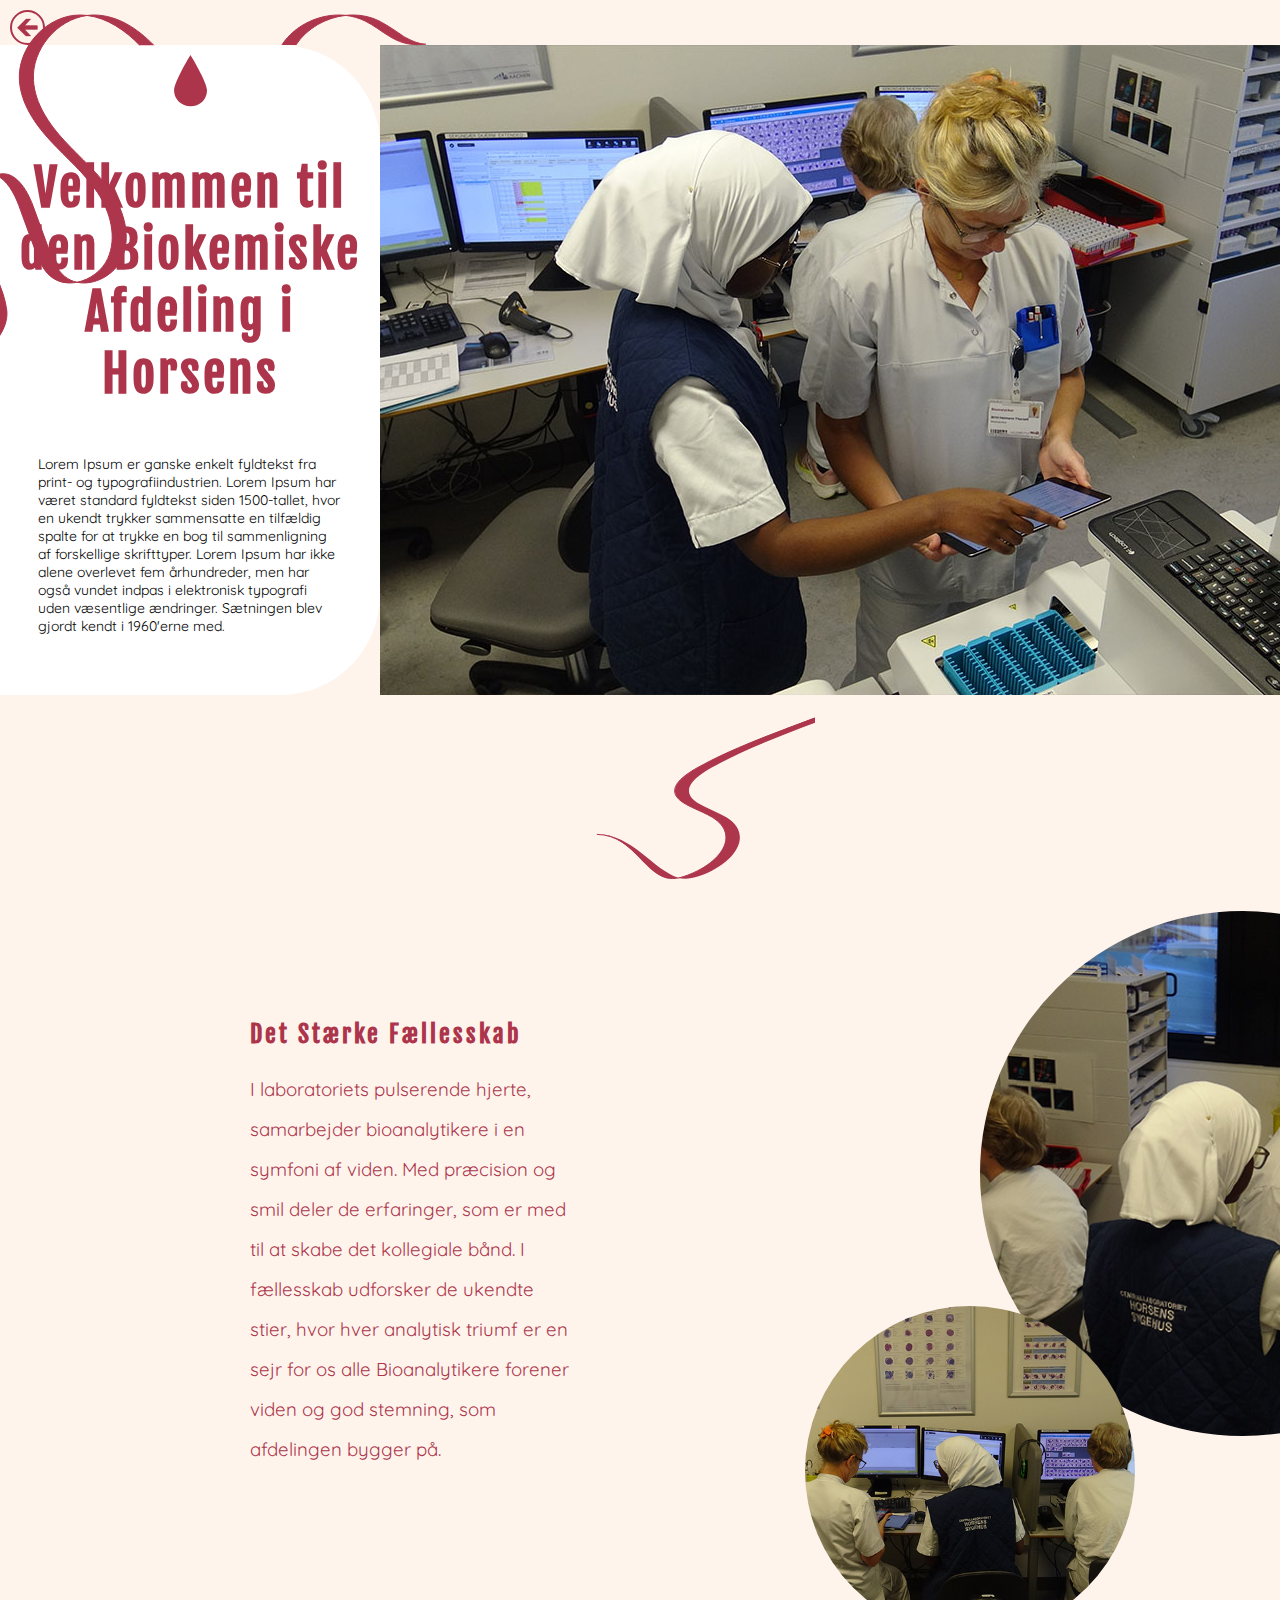
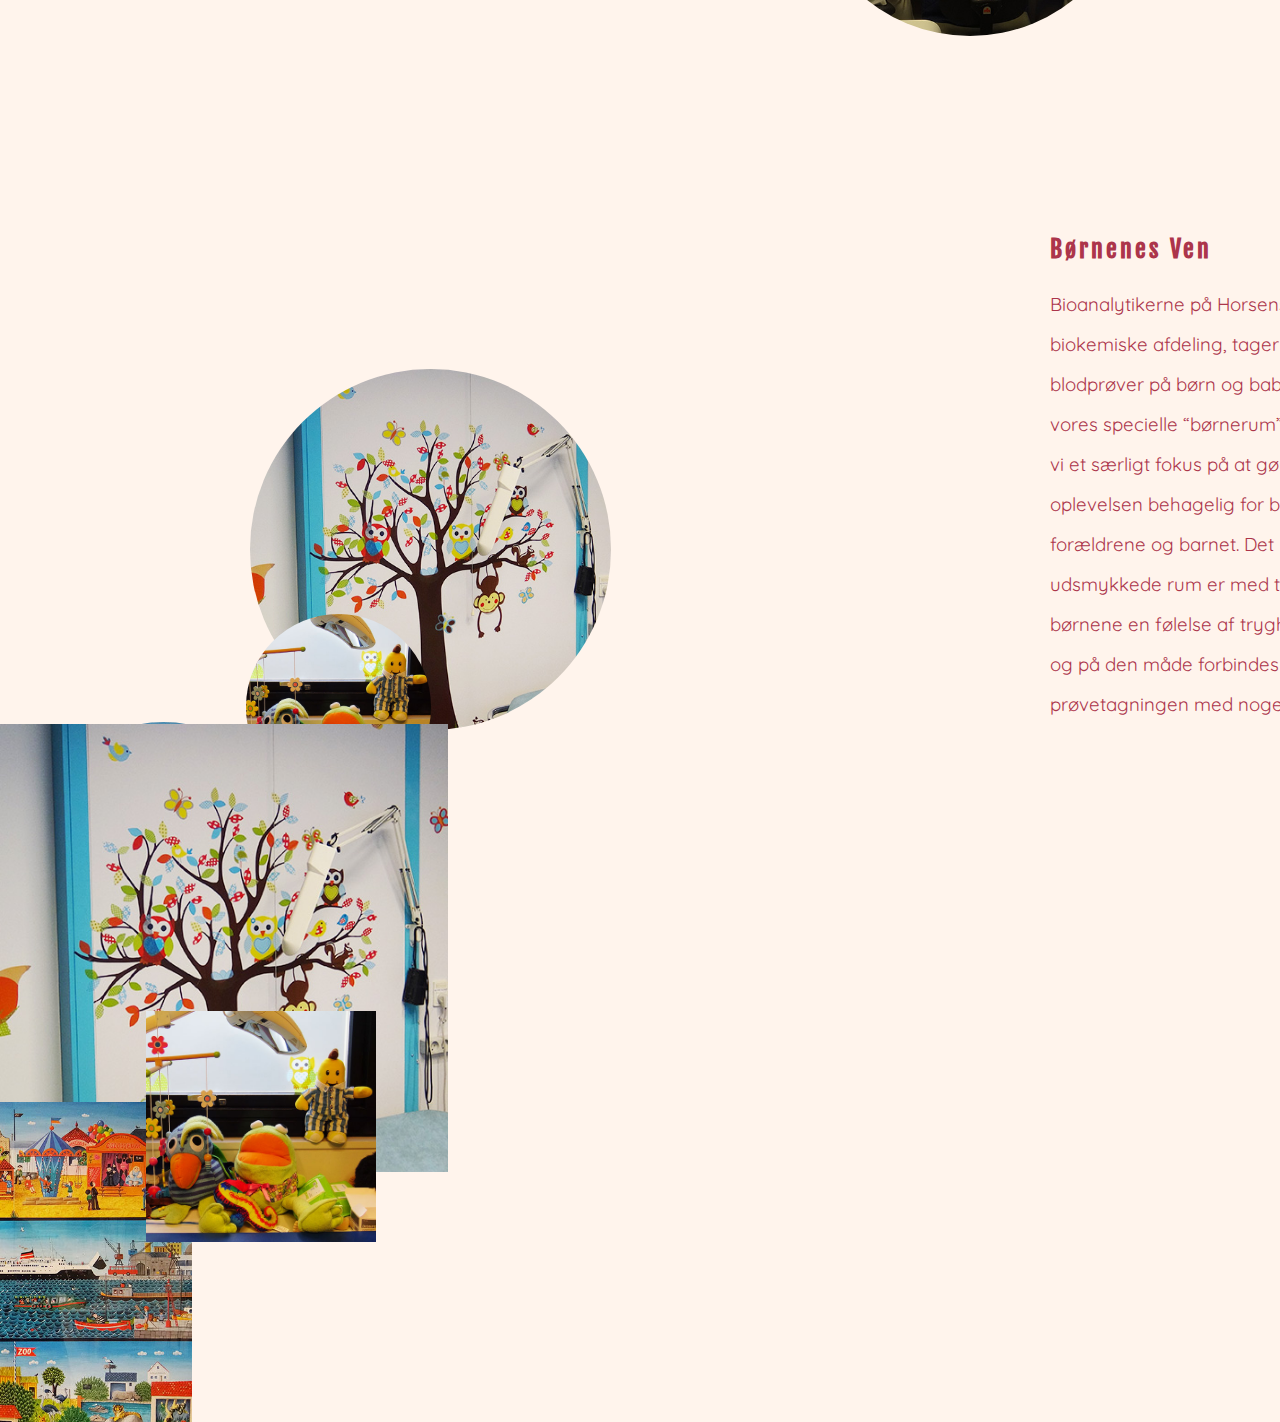
==== arbejdsplads.html @ cf767ce2 "Billeder + Arbejdspladssiden" ====
<!DOCTYPE html>
<html lang="en">
<head>
    <meta charset="UTF-8">
    <meta name="viewport" content="width=device-width, initial-scale=1.0">
    <title>Biokemisk Afdeling | Horsens</title>
    <link rel="stylesheet" href="style.css">
    



    <script src="script.js" defer></script>
</head>
<body>

    <header>
        <a href="index.html">
            <svg width="35" height="35" viewBox="0 0 57 48" fill="none" xmlns="http://www.w3.org/2000/svg">
            <path d="M37.5 47H24L6.5 30L4.5 28C4.5 28 1 24.7109 1 24.5C1 24.2891 4.5 21 4.5 21L24.5 1H37.5L21.5 18.5H56V29.5H21.5L37.5 47Z" fill="#AC354B" stroke="#AC354B"/>
            </svg>
        </a>
    </header>


    <div>
        <!-- KURVE TIL VENSTRE -->
        <svg id="storKurve" width="426" height="349" viewBox="0 0 426 349" fill="none" xmlns="http://www.w3.org/2000/svg">
            <path d="M424.223 30.1776C424.684 30.1282 425.146 30.0622 425.61 29.9963V30.3494C425.148 30.3 424.687 30.2411 424.223 30.1752V30.1776Z" fill="#AD354C"/>
            <path d="M389.914 22.6168C381.555 17.6382 373.795 11.3179 365.047 6.98192C358.934 3.9524 352.385 2.12575 345.695 1.3819C357.107 0.16256 368.735 1.83621 379.108 6.98192C387.87 11.3249 404.01 22.6403 404.01 22.6403C404.01 22.6403 412.346 27.1929 416.924 28.5934C419.335 29.3373 421.775 29.8552 424.215 30.18C417.046 31.0604 409.878 30.7497 402.856 28.5934C398.274 27.1858 394.021 25.0649 389.914 22.6191V22.6168Z" fill="#AD354C"/>
            <path d="M345.69 1.38194C325.905 3.49577 306.777 14.3262 295.949 30.9003H281.889C295.271 10.3928 321.372 -1.30862 345.69 1.38194Z" fill="#AD354C"/>
            <path d="M139.73 31.2253C125.114 16.2095 107.262 3.929 87.1445 1.46207C89.6571 1.13016 92.198 0.972446 94.7671 1.01482C117.526 1.36791 137.637 14.63 153.791 31.2253H139.73Z" fill="#AD354C"/>
            <path d="M87.1304 1.46188C56.7862 5.47299 31.4554 35.5775 33.4711 66.5318C34.9735 89.6852 49.0412 110.127 64.835 127.134C80.6217 144.141 98.7538 159.244 111.595 178.565C124.435 197.896 131.337 223.264 121.866 244.45C114.38 261.189 93.9617 271.882 76.9694 268.253C89.9044 265.72 102.319 256.709 107.806 244.45C117.277 223.264 110.375 197.896 97.5269 178.565C84.6861 159.242 66.561 144.141 50.7672 127.134C34.9805 110.127 20.9128 89.6852 19.4034 66.5318C17.2228 33.007 47.1055 0.487344 80.7065 1.01463C82.8729 1.04994 85.0158 1.19588 87.1304 1.46188Z" fill="#AD354C"/>
            <path d="M76.9666 268.253C67.5544 270.086 57.8666 268.476 50.3971 262.17C42.2919 255.33 38.3357 244.904 34.6905 234.947L18.8614 191.611C14.472 179.596 6.69165 165.635 -3.91211 161.177C-3.07379 160.824 -2.20957 160.527 -1.32181 160.303C15.2067 156.139 27.075 175.606 32.922 191.611C38.1992 206.057 43.4834 220.501 48.7582 234.947C52.3964 244.904 56.3525 255.33 64.4578 262.17C68.1831 265.308 72.4548 267.285 76.9666 268.253Z" fill="#AD354C"/>
            <path d="M6.78628 296.373C9.50139 318.366 -15.5469 344.608 -37.6704 348.275C-16.0885 344.596 -4.56161 318.359 -7.27436 296.373C-10.046 273.947 -22.7079 254.162 -30.9286 233.109C-39.1422 212.055 -42.1681 185.971 -27.6224 168.667C-24.3892 164.828 -20.2518 161.53 -15.3867 160.304C-11.2658 159.265 -7.43214 159.699 -3.90932 161.177C-7.66291 162.749 -10.9102 165.527 -13.5523 168.667C-28.0981 185.971 -25.0792 212.055 -16.8585 233.109C-8.64487 254.162 4.017 273.947 6.78863 296.373H6.78628Z" fill="#AD354C"/>
            <path d="M424.223 30.1776C424.684 30.1282 425.146 30.0622 425.61 29.9963" stroke="#AD354C" stroke-miterlimit="10"/>
            <path d="M345.695 1.38208C352.388 2.12593 358.934 3.95023 365.047 6.9821C373.795 11.3181 381.555 17.6384 389.914 22.617C394.021 25.0627 398.274 27.1836 402.856 28.5913C409.881 30.7498 417.046 31.0582 424.215 30.1778" stroke="#AD354C" stroke-miterlimit="10"/>
            <path d="M281.889 30.9003C295.271 10.3928 321.372 -1.30862 345.69 1.38194" stroke="#AD354C" stroke-miterlimit="10"/>
            <path d="M87.1445 1.46216C107.262 3.92909 125.111 16.2096 139.73 31.2254" stroke="#AD354C" stroke-miterlimit="10"/>
            <path d="M-37.6724 348.273C-16.0904 344.593 -4.56357 318.356 -7.27632 296.371C-10.0479 273.945 -22.7098 254.16 -30.9305 233.106C-39.1441 212.052 -42.1701 185.968 -27.6243 168.665C-24.3912 164.825 -20.2537 161.527 -15.3887 160.301C-11.2677 159.263 -7.43409 159.696 -3.91128 161.174C6.69248 165.633 14.4728 179.596 18.8622 191.608L34.6913 234.944C38.3366 244.902 42.2927 255.327 50.398 262.168C57.8698 268.474 67.5552 270.084 76.9674 268.25C89.9025 265.718 102.317 256.707 107.804 244.447C117.275 223.262 110.373 197.893 97.525 178.563C84.6842 159.239 66.5591 144.139 50.7653 127.132C34.9786 110.124 20.9109 89.6828 19.4015 66.5295C17.2232 33.007 47.1059 0.487344 80.7069 1.01463C82.8733 1.04994 85.0162 1.19588 87.1308 1.46188" stroke="#AD354C" stroke-miterlimit="10"/>
            <path d="M295.947 30.9003C306.775 14.3262 325.903 3.49574 345.688 1.3819H345.695C357.107 0.16256 368.735 1.83621 379.108 6.98192C387.87 11.3249 404.01 22.6403 404.01 22.6403C404.01 22.6403 412.346 27.1928 416.924 28.5934C419.335 29.3373 421.775 29.8552 424.214 30.18C424.221 30.1871 424.221 30.18 424.221 30.18C424.683 30.2459 425.145 30.3024 425.608 30.3542" stroke="#AD354C" stroke-miterlimit="10"/>
            <path d="M-39 348.468C-38.668 348.426 -38.3359 348.381 -37.9968 348.325C-37.8885 348.31 -37.7802 348.289 -37.6719 348.275C-15.5483 344.61 9.49991 318.366 6.7848 296.373C4.01318 273.947 -8.6487 254.162 -16.8623 233.109C-25.083 212.055 -28.1019 185.971 -13.5561 168.667C-10.914 165.529 -7.66674 162.749 -3.91315 161.177C-3.07484 160.824 -2.21062 160.527 -1.32285 160.304C15.2056 156.139 27.0739 175.607 32.921 191.611C38.1981 206.057 43.4823 220.501 48.7571 234.947C52.3953 244.904 56.3514 255.33 64.4567 262.17C68.1821 265.308 72.4537 267.285 76.9656 268.253C93.958 271.883 114.377 261.189 121.863 244.45C131.334 223.264 124.432 197.896 111.591 178.565C98.75 159.242 80.6179 144.141 64.8312 127.134C49.0374 110.127 34.9697 89.6854 33.4673 66.532C31.4539 35.5777 56.7824 5.47553 87.1266 1.46207C87.1266 1.46207 87.1337 1.455 87.1407 1.46207C89.6533 1.13016 92.1942 0.972446 94.7633 1.01482C117.523 1.36791 137.633 14.63 153.787 31.2253" stroke="#AD354C" stroke-miterlimit="10"/>
            </svg>
        <!-- KURVE TIL HØJRE -->
        <svg id="lilleKurve"width="219" height="163" viewBox="0 0 219 163" fill="none" xmlns="http://www.w3.org/2000/svg">
            <path d="M219 0.400391V5.69063C182.311 19.5803 145.692 33.5866 115.244 50.8535C101.563 58.6077 88.4293 68.8707 94.3557 78.9356C99.7513 88.0944 118.554 92.9444 130.379 100.292C158.641 117.85 139.23 146.73 102.51 159.363C94.9776 161.953 88.3639 162.249 82.2365 161.078C84.2213 160.694 86.3207 160.127 88.5416 159.363C125.261 146.73 144.679 117.85 116.418 100.292C104.593 92.9444 85.79 88.0944 80.3943 78.9356C74.468 68.8707 87.6041 58.6077 101.283 50.8535C135.602 31.3939 177.745 16.0838 218.998 0.400391H219Z" fill="#AD354C"/>
            <path d="M82.234 160.634C51.1485 169.239 41.4382 118.408 0.833984 117C36.081 117.101 57.3818 153.106 82.234 160.634Z" fill="#AD354C"/>
            <path d="M218.634 1.13354C177.065 16.8172 135.701 31.3941 101.124 50.8539C87.3386 58.6081 74.105 68.8713 80.0764 78.9363C85.513 88.0952 104.459 92.9452 116.374 100.293C144.85 117.851 125.285 146.731 88.2856 159.365C86.0478 160.128 83.9325 160.695 81.9326 161.079C51.1663 167.011 41.4513 118.094 0.833984 117.367" stroke="#AD354C" stroke-miterlimit="10"/>
            </svg>
            
    </div>
    <div id="startBox">
        <div id="startBoxTekst">
            <!-- DRÅBE -->
            <svg class="mb" width="33" height="52" viewBox="0 0 33 52" fill="none" xmlns="http://www.w3.org/2000/svg">
                <path d="M33.0055 35.4972C33.0243 44.2417 25.6682 51.3464 16.5751 51.366C7.48195 51.3855 0.0952623 44.3126 0.0764335 35.5681C0.0576046 26.8236 16.4645 0.035349 16.4645 0.035349C16.4645 0.035349 32.9867 26.7527 33.0055 35.4972Z" fill="#AC354B"/>
            </svg>
            
            <!-- INDHOLD I BOKSEN -->
            <h1 class="mbArbejdsplads" >Velkommen til den Biokemiske<br>Afdeling i Horsens</h1>
            <p class="mb" >Lorem Ipsum er ganske enkelt fyldtekst fra print- og typografiindustrien. Lorem Ipsum har været standard fyldtekst siden 1500-tallet, hvor en ukendt trykker sammensatte en tilfældig spalte for at trykke en bog til sammenligning af forskellige skrifttyper. Lorem Ipsum har ikke alene overlevet fem århundreder, men har også vundet indpas i elektronisk typografi uden væsentlige ændringer. Sætningen blev gjordt kendt i 1960'erne med.</p>
            
        </div>

        <!-- Det store billede -->
        <img src="media/img/Arbejdspladsen.jpg" alt="INDSÆT BILLEDE">
    </div>

        <!-- Her starter indholdet -->


        <!-- FÆLLESSKAB -->
        <div class="faellesskabFoto">
        <img src="media/img/store_runde_billede.jpg" id="storesFotoFaellesskab" alt="INDSÆT BILLEDE">
        <img src="media/img/mellem_runde_billede.jpg" id="mellemFotoFaellesskab" alt="INDSÆT BILLEDE">
        <img src="media/img/lille_runde_billede.jpg" id="lilleFotoFaellesskab" alt="INDSÆT BILLEDE">
        </div>

        <div class="faellesskabText">
            <h2>Det Stærke Fællesskab</h2>
            <p>I laboratoriets pulserende hjerte, samarbejder bioanalytikere i en symfoni af viden. Med præcision og smil deler de erfaringer, som er med til at skabe det kollegiale bånd. I fællesskab udforsker de ukendte stier, hvor hver analytisk triumf er en sejr for os alle Bioanalytikere forener viden og god stemning, som afdelingen bygger på.</p>
        </div>

        <!-- BØRNENE -->
        <div class="boernFoto">
            <img src="media/img/store_runde_boerne_billede.jpg" id="storesFotoBoern" alt="INDSÆT BILLEDE">
            <img src="media/img/mellem_runde_boerne_billede.jpg" id="mellemFotoBoern" alt="INDSÆT BILLEDE">
            <img src="media/img/lille_runde_boerne_billede.jpg" id="lilleFotoBoern" alt="INDSÆT BILLEDE">
            </div>


            <div class="boernText">
                <h2>Børnenes Ven</h2>
                <p>Bioanalytikerne på Horsens biokemiske afdeling, tager også blodprøver på børn og babyer i vores specielle “børnerum”. Her har vi et særligt fokus på at gøre oplevelsen behagelig for både forældrene og barnet. 
                Det udsmykkede rum er med til at give børnene en følelse af tryghed og ro  og på den måde forbindes prøvetagningen med noget positivt. </p>
            </div>




             <!-- AFDELINGEN -->
            <div class="afdelingFoto">
            <img src="media/img/store_runde_boerne_billede.jpg" id="storesFotoBoern" alt="INDSÆT BILLEDE">
            <img src="media/img/mellem_runde_boerne_billede.jpg" id="mellemFotoBoern" alt="INDSÆT BILLEDE">
            <img src="media/img/lille_runde_boerne_billede.jpg" id="lilleFotoBoern" alt="INDSÆT BILLEDE">
            </div>

            



</body>
</html>
---- style.css ----
@import url('https://fonts.googleapis.com/css2?family=Fjalla+One&family=Quicksand&display=swap');
/* 


font-family: 'Fjalla One', sans-serif;
font-kerning: 3%


font-family: 'Quicksand', sans-serif;










*/

/* ---------------------------------------- GENERELLE REGLER ---------------------------------------- */

*{
    margin: 0;
    padding: 0;
    box-sizing: border-box;
}
body{
    background-color: #FFF4EC;
}

h1{
    color: #AC354B;
    font-family: 'Fjalla One', sans-serif;
    letter-spacing: 3px;
    font-size: 50px;
}
h2{
    color: #AC354B;
    font-family: 'Fjalla One', sans-serif;
    letter-spacing: 3px;
}
h3{
    color: #AC354B;
    font-family: 'Fjalla One', sans-serif;
    letter-spacing: 3px;
}

p{
    font-family: 'Quicksand', sans-serif;
    font-size: 14px;

}
a{
    font-family: 'Quicksand', sans-serif;
    font-size: 14px;
}

.mt{
    margin-top: 50px;
}
.mb{
    margin-bottom: 50px;
}



/* ---------------------------------------- HEADER ---------------------------------------- */
header{
    position: fixed;
    
}

header a svg{
    margin: 10px;
    padding: 5px;
    border: solid #AC354B 2px;
    border-radius: 100%;
}


/* ---------------------------------------- FORSIDE ---------------------------------------- */
#startBox{
    position: absolute;
    top: 45px;
    display: flex;
    z-index: -1;
    width: 100%;
    height: 650px;
}

#startBoxTekst{
    width: 55%;
    display: flex;
    flex-direction: column;
    align-items: center;
    justify-content: center;

    background-color: white;
    border-radius: 0px 100px 100px 0px;

}

#startBoxTekst P{
    width: 80%;
}

#storKurve{
    margin-top: 14px ;
}
#lilleKurve{
    position: absolute;
    bottom: 20px;
    left:596px;
}
#startBoxKnapper{
    width: 80%;
    display: flex;
    justify-content: space-evenly;
}

#startBoxKnapper a{
    padding: 15px;
    border-radius: 25px;
    color: white;
    text-decoration: none;
    background-color: #AC354B;
}
#startBoxImg{
    position: absolute;
    right: 0;
    z-index: -1;

}

/* ---------------------------------------- FØLG EN BLODPRØVE ---------------------------------------- */
#startBoxBloddraaber{
    width: 80%;
    margin: 0 auto;
    align-self: start;
}
#lilleDraabe{
    margin-bottom: 20px;
}

#baggrundsKurve{
    width: 100%;
    margin-top: 500px;
}
section{
    position: relative;
    z-index: 10;
    background-color: white;

    display: flex;
    justify-content: space-between;
    align-items: center;

    width: 40%;
    height: fit-content;
    border-radius: 200px;
}
section div{
    width:50%
}








/* ---------------------------------------- ARBEJDSPLADSEN ---------------------------------------- */
.mbArbejdsplads{
    margin-bottom: 50px;
    text-align: center;
}

.faellesskabFoto{
    /* display: flex;
    justify-content: space-around; */
    
    margin-left: -220px;
    margin-top: -20%;
}

.faellesskabFoto img{
    border-radius: 50%;
}

#storesFotoFaellesskab{
    width: 35%;
    height: 35%;
    
    margin-left: 1200px;
    margin-top: 800px;

}

#mellemFotoFaellesskab{
    width: 22%;
    height: 22%;
    
    margin-left: -700px;
    margin-bottom: -200px;
}

#lilleFotoFaellesskab{
    width: 15%;
    height: 15%;

    margin-left: -50px;
    margin-bottom: -150px;
}

.faellesskabText{
    width: 25%;
    margin-top: -500px;
    margin-left: 250px;
    
    /* border: solid #AC354B 2px; */
}

.faellesskabText h2{
    padding-bottom: 20px;
}

.faellesskabText p{
    /* text-align: justify;   */
    font-size: 14pt;
    line-height: 40px;

    color:#AC354B;
}



.boernFoto{  
    margin-top: 500px;
    margin-left: 250px;
}
.boernFoto img{
    border-radius: 50%;
}

#storesFotoBoern{
    width: 35%;
    height: 35%;
}

#mellemFotoBoern{
    width: 25%;
    height: 22%;

    margin-bottom: -250px;
    margin-left: -580px;

}

#lilleFotoBoern{
    width: 18%;
    height: 15%;

    margin-bottom: -70px;
    margin-left: -50px;
}





.boernText{
    width: 25%;
    
    margin-top: -500px;
    margin-left: 1050px;
}


.boernText h2{
    padding-bottom: 20px;
}

.boernText p{
  
    font-size: 14pt;
    line-height: 40px;

    color:#AC354B;
}
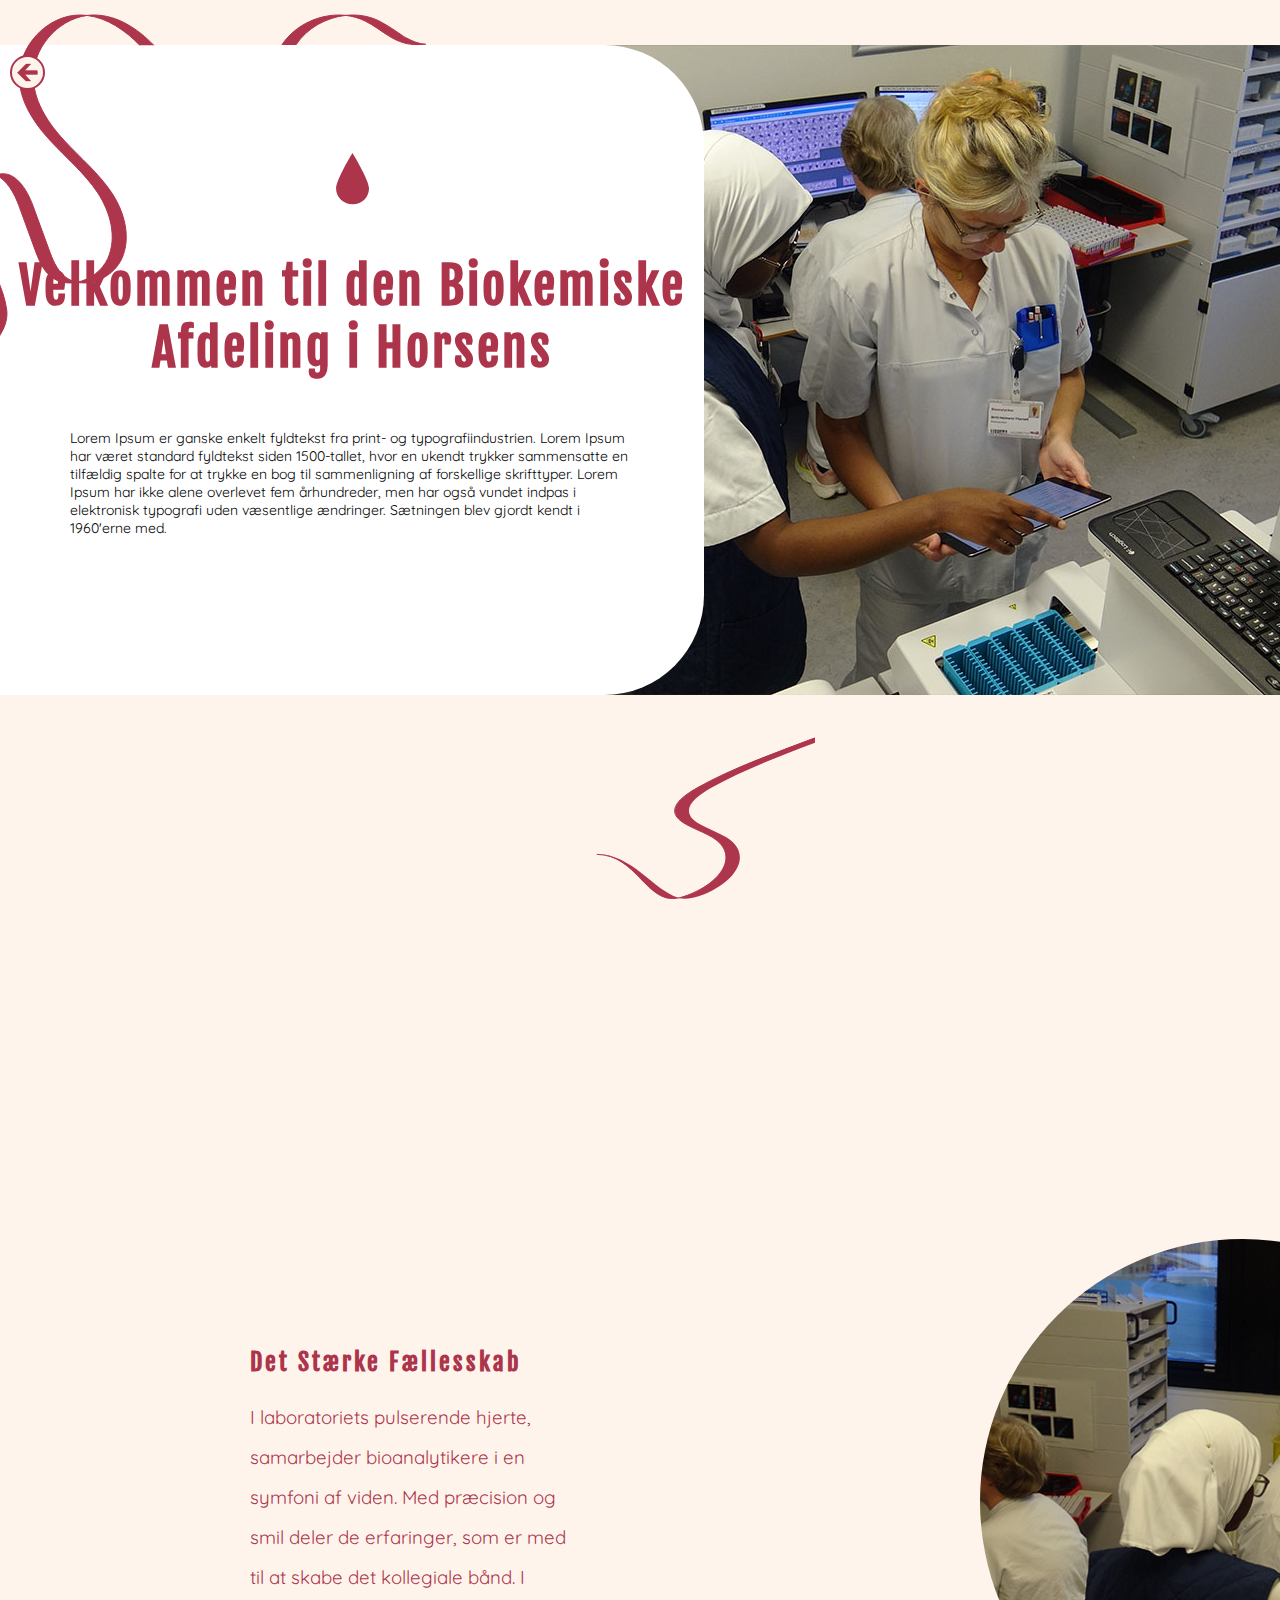
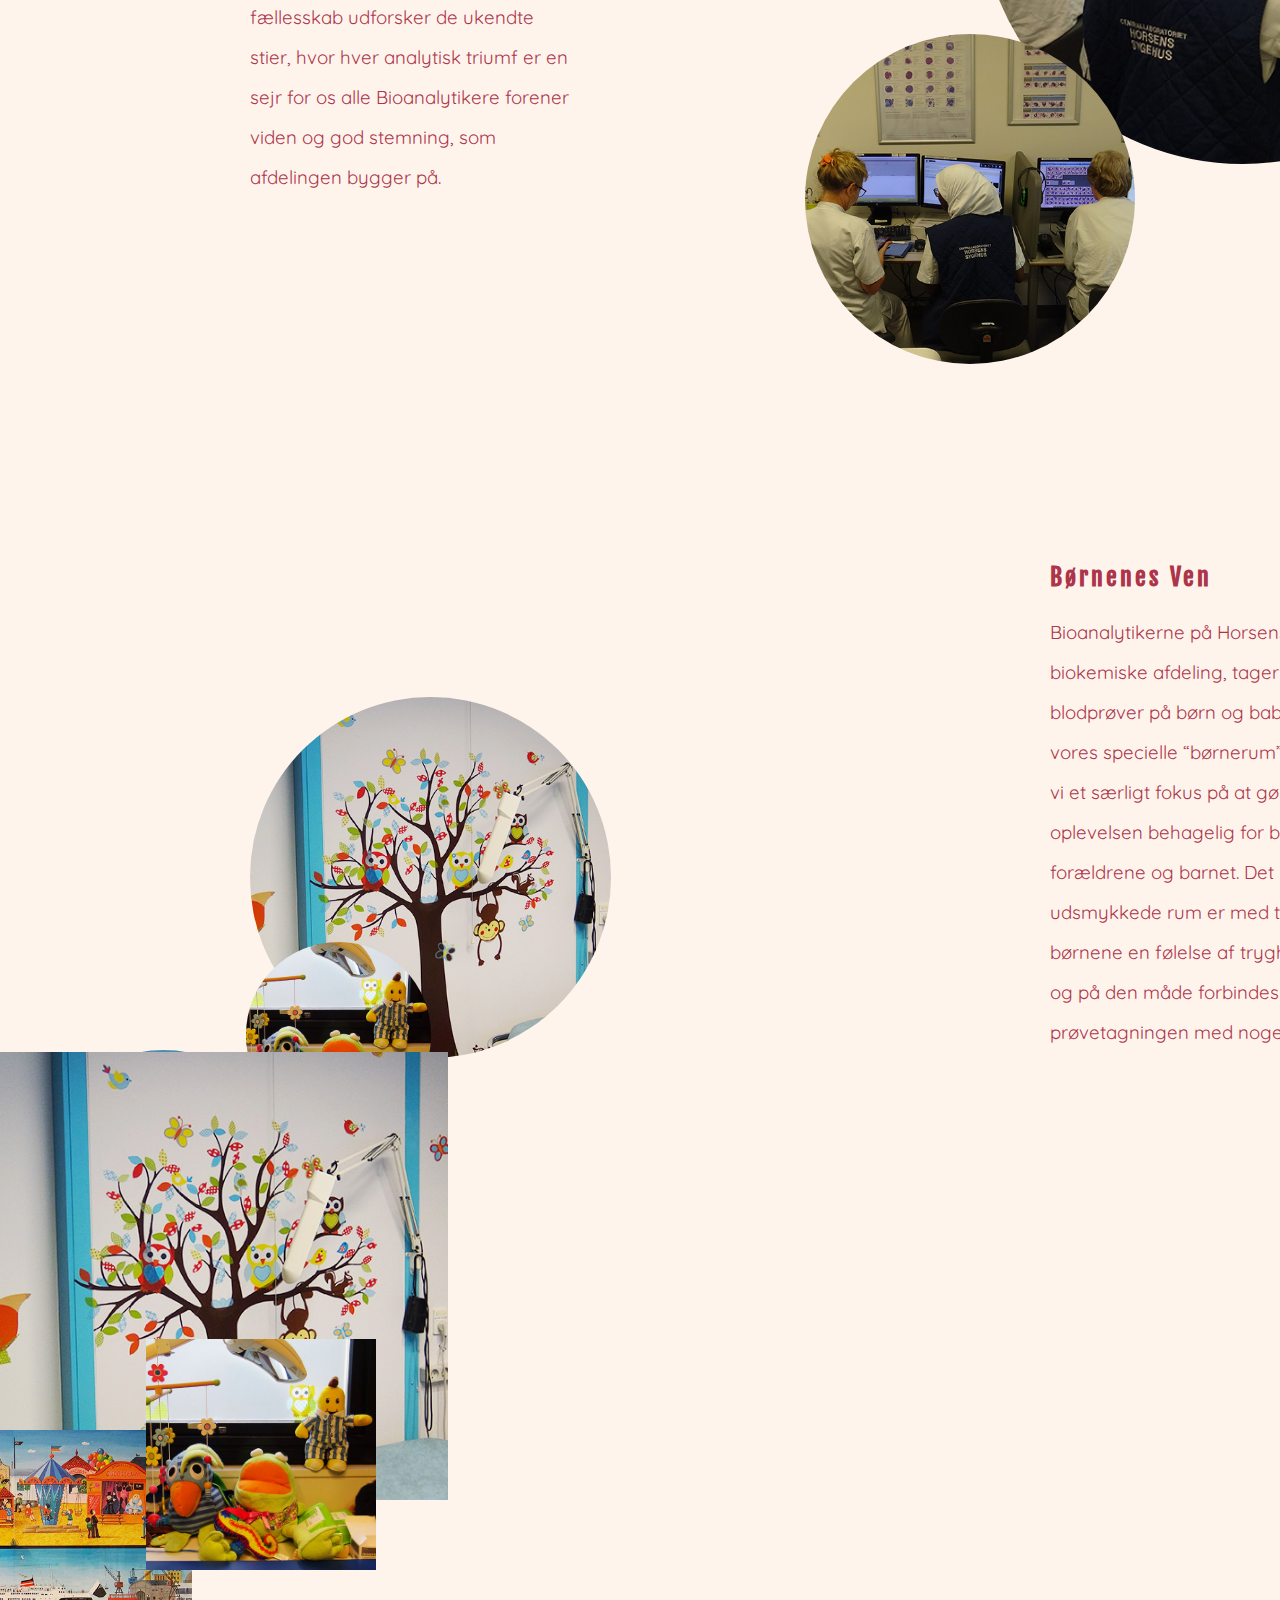
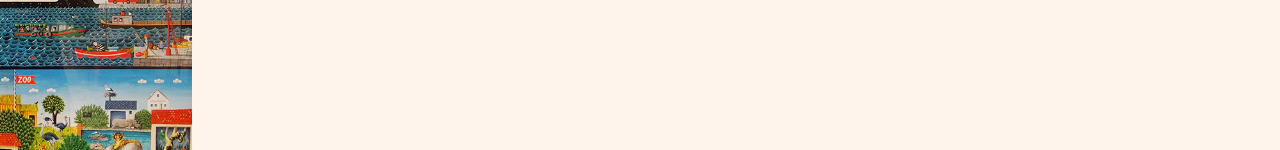
==== commit 5c153b59: "forside arbejdspalds" ====
--- a/arbejdsplads.html
+++ b/arbejdsplads.html
@@ -60,9 +60,6 @@
             <p class="mb" >Lorem Ipsum er ganske enkelt fyldtekst fra print- og typografiindustrien. Lorem Ipsum har været standard fyldtekst siden 1500-tallet, hvor en ukendt trykker sammensatte en tilfældig spalte for at trykke en bog til sammenligning af forskellige skrifttyper. Lorem Ipsum har ikke alene overlevet fem århundreder, men har også vundet indpas i elektronisk typografi uden væsentlige ændringer. Sætningen blev gjordt kendt i 1960'erne med.</p>
             
         </div>
-
-        <!-- Det store billede -->
-        <img src="media/img/Arbejdspladsen.jpg" alt="INDSÆT BILLEDE">
     </div>
 
         <!-- Her starter indholdet -->
--- a/style.css
+++ b/style.css
@@ -69,7 +69,7 @@
 /* ---------------------------------------- HEADER ---------------------------------------- */
 header{
     position: fixed;
-    
+    z-index: 100;
 }
 
 header a svg{
@@ -77,17 +77,19 @@
     padding: 5px;
     border: solid #AC354B 2px;
     border-radius: 100%;
+    background-color: #FFF4EC;
 }
 
 
 /* ---------------------------------------- FORSIDE ---------------------------------------- */
 #startBox{
-    position: absolute;
-    top: 45px;
+    margin-top: 45px;
     display: flex;
     z-index: -1;
     width: 100%;
     height: 650px;
+    background-position: right;
+    background-repeat: no-repeat;
 }
 
 #startBoxTekst{
@@ -107,11 +109,13 @@
 }
 
 #storKurve{
+    position: absolute;
+    top: 0;
     margin-top: 14px ;
 }
 #lilleKurve{
     position: absolute;
-    bottom: 20px;
+    bottom: 0px;
     left:596px;
 }
 #startBoxKnapper{
@@ -127,18 +131,13 @@
     text-decoration: none;
     background-color: #AC354B;
 }
-#startBoxImg{
-    position: absolute;
-    right: 0;
-    z-index: -1;
-
-}
+
 
 /* ---------------------------------------- FØLG EN BLODPRØVE ---------------------------------------- */
 #startBoxBloddraaber{
     width: 80%;
     margin: 0 auto;
-    align-self: start;
+    text-align: end;
 }
 #lilleDraabe{
     margin-bottom: 20px;
@@ -146,9 +145,15 @@
 
 #baggrundsKurve{
     width: 100%;
+    /* margin-top: 500px; */
+    height: 3365px;
+    background-image: url(media/img/string_1.svg);
+    background-position: center;
+    background-repeat: no-repeat;
+    background-size: cover;
+}
+section{
     margin-top: 500px;
-}
-section{
     position: relative;
     z-index: 10;
     background-color: white;
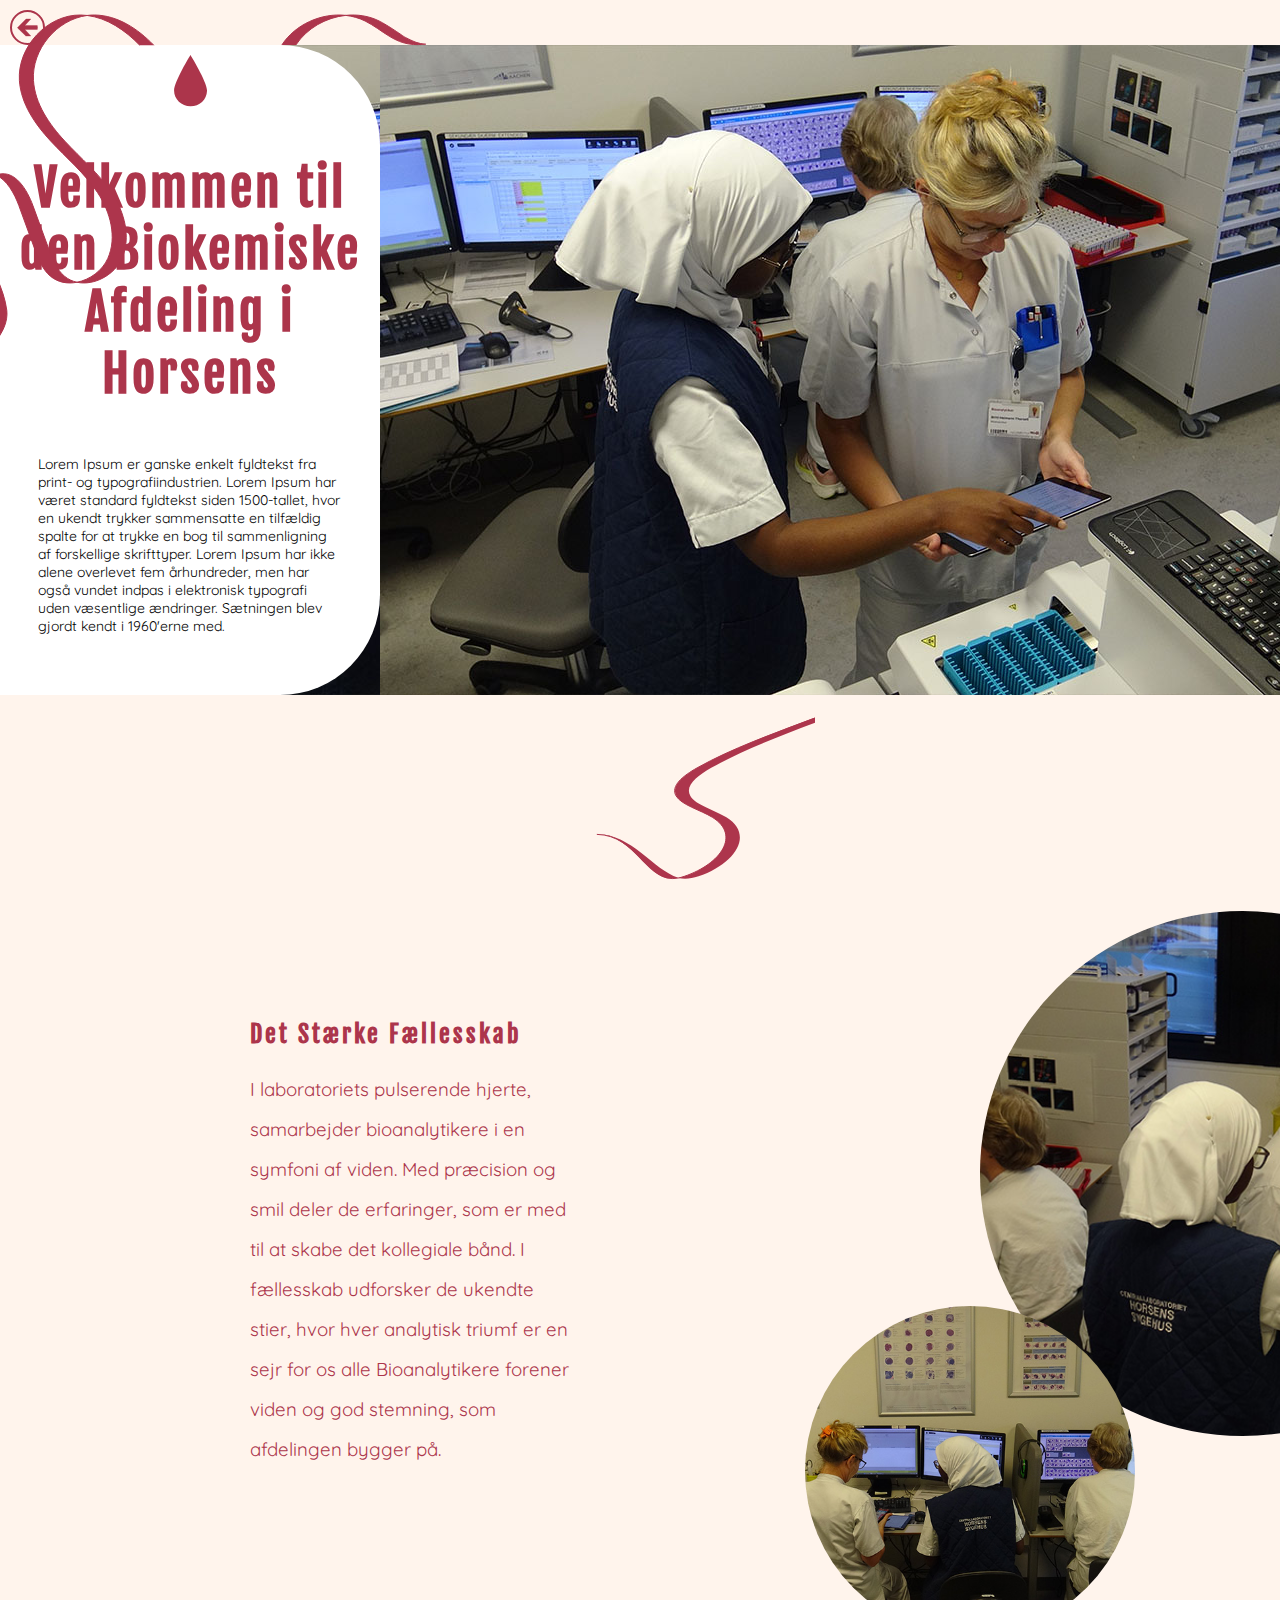
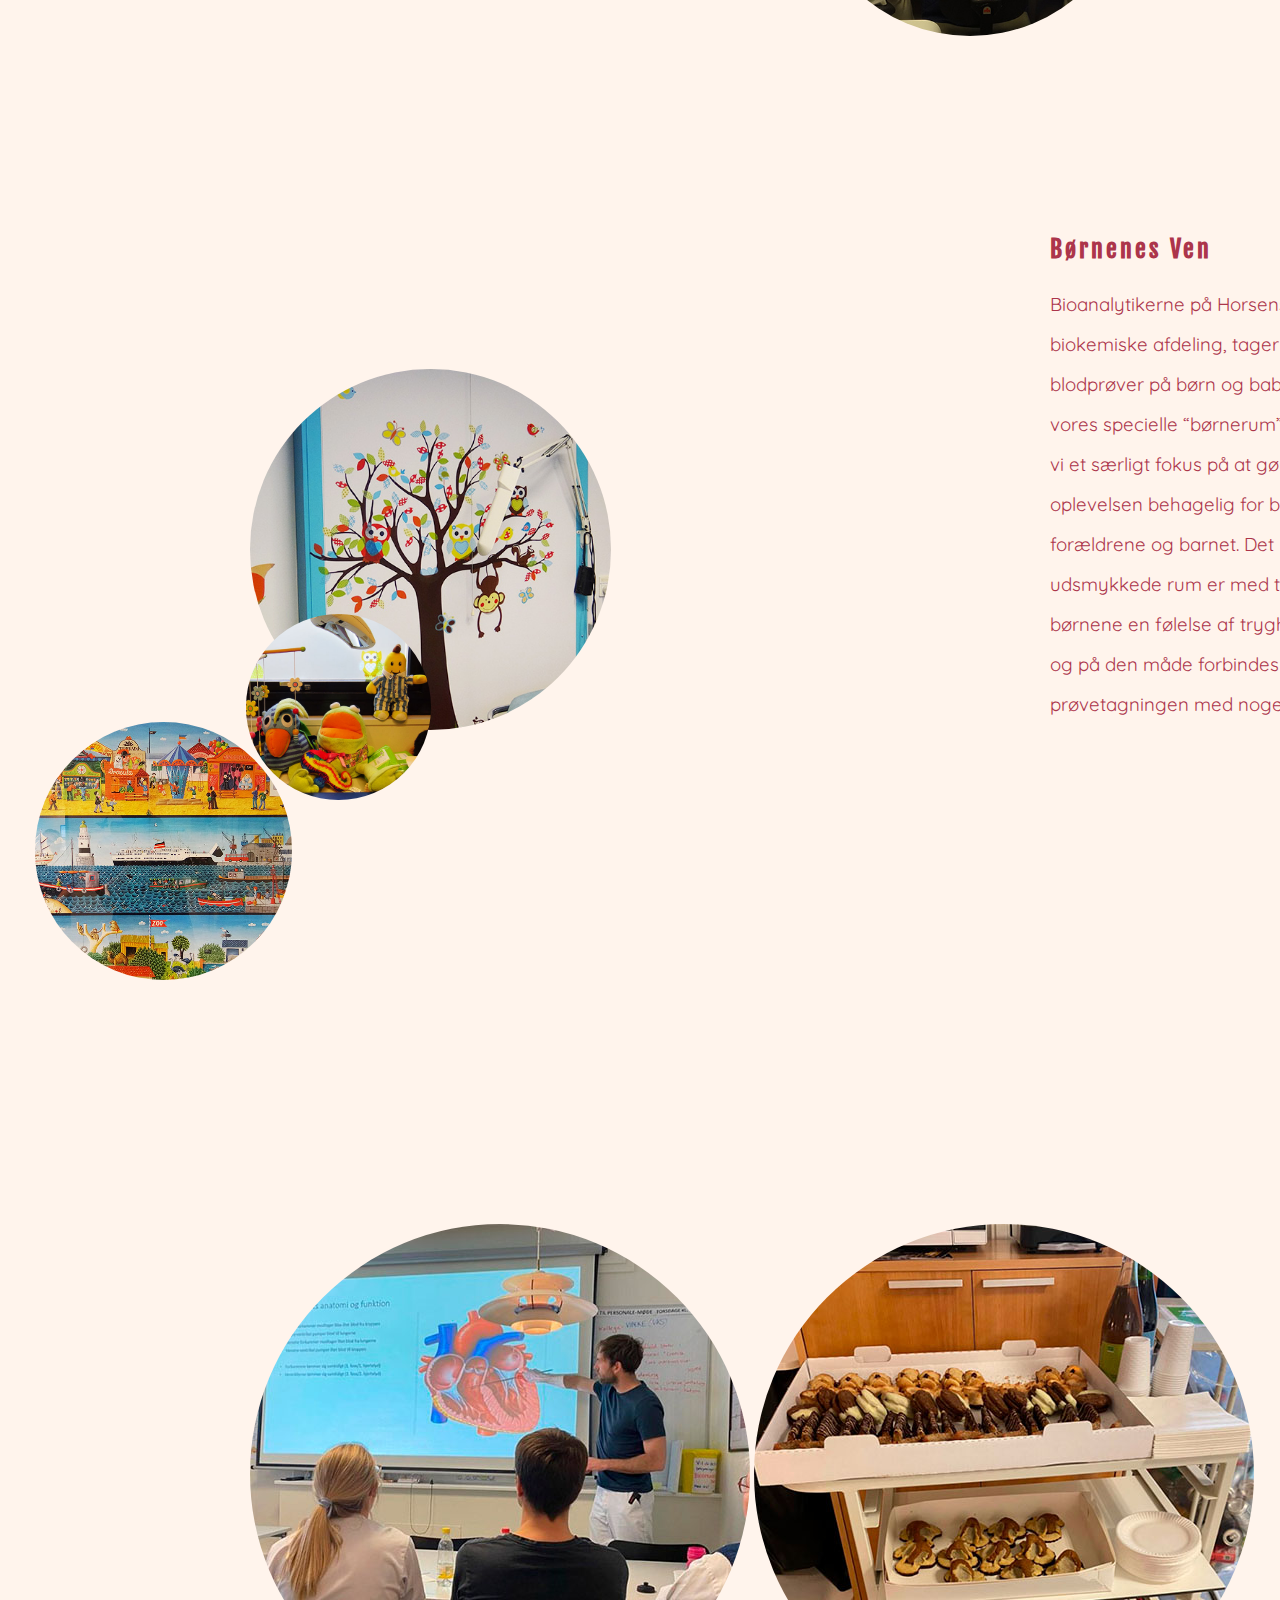
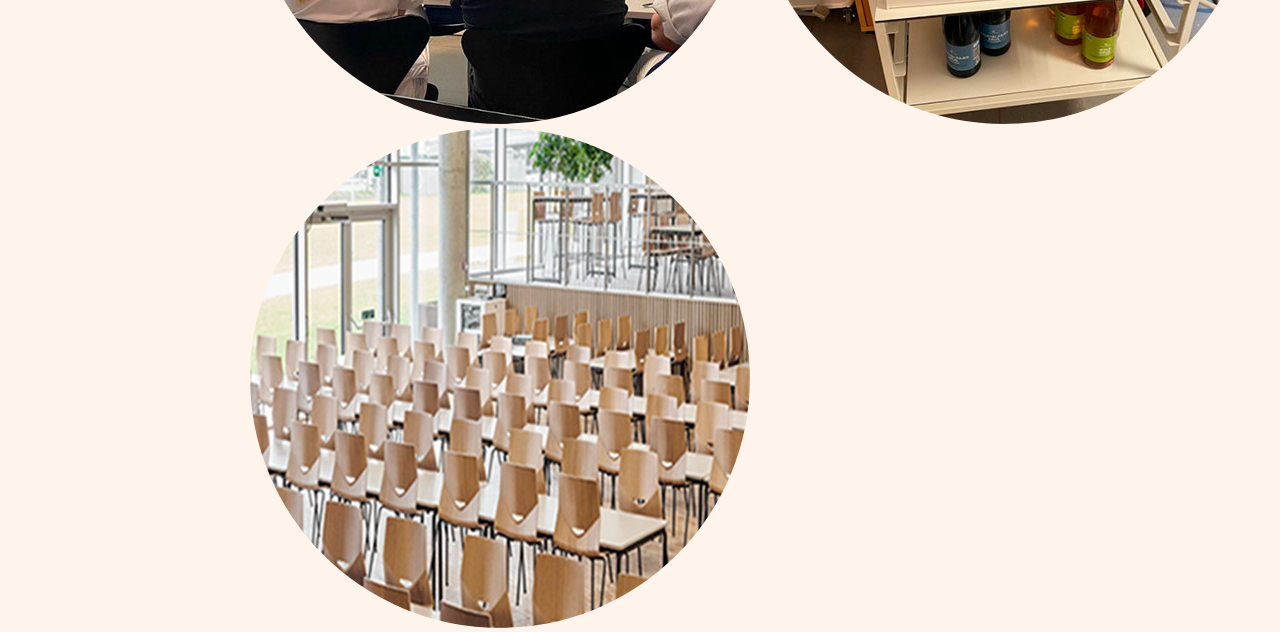
==== commit 04b6a6d9: "Fotos + "Arbejdspladsen"" ====
--- a/arbejdsplads.html
+++ b/arbejdsplads.html
@@ -60,6 +60,9 @@
             <p class="mb" >Lorem Ipsum er ganske enkelt fyldtekst fra print- og typografiindustrien. Lorem Ipsum har været standard fyldtekst siden 1500-tallet, hvor en ukendt trykker sammensatte en tilfældig spalte for at trykke en bog til sammenligning af forskellige skrifttyper. Lorem Ipsum har ikke alene overlevet fem århundreder, men har også vundet indpas i elektronisk typografi uden væsentlige ændringer. Sætningen blev gjordt kendt i 1960'erne med.</p>
             
         </div>
+
+        <!-- Det store billede -->
+        <img src="media/img/Arbejdspladsen.jpg" alt="INDSÆT BILLEDE">
     </div>
 
         <!-- Her starter indholdet -->
@@ -96,12 +99,12 @@
 
              <!-- AFDELINGEN -->
             <div class="afdelingFoto">
-            <img src="media/img/store_runde_boerne_billede.jpg" id="storesFotoBoern" alt="INDSÆT BILLEDE">
-            <img src="media/img/mellem_runde_boerne_billede.jpg" id="mellemFotoBoern" alt="INDSÆT BILLEDE">
-            <img src="media/img/lille_runde_boerne_billede.jpg" id="lilleFotoBoern" alt="INDSÆT BILLEDE">
+            <img src="media/img/undervisningiKaffestue.jpg" id="storeFotoUndervisning" alt="INDSÆT BILLEDE">
+            <img src="media/img/kageAfdelingen.jpg" id="mellemFotoKage" alt="INDSÆT BILLEDE">
+            <img src="media/img/randomKantineFoto.jpg" id="lilleFotoKantine" alt="INDSÆT BILLEDE">
             </div>
 
-            
+
 
 
 
--- a/style.css
+++ b/style.css
@@ -69,7 +69,7 @@
 /* ---------------------------------------- HEADER ---------------------------------------- */
 header{
     position: fixed;
-    z-index: 100;
+    
 }
 
 header a svg{
@@ -77,19 +77,17 @@
     padding: 5px;
     border: solid #AC354B 2px;
     border-radius: 100%;
-    background-color: #FFF4EC;
 }
 
 
 /* ---------------------------------------- FORSIDE ---------------------------------------- */
 #startBox{
-    margin-top: 45px;
+    position: absolute;
+    top: 45px;
     display: flex;
     z-index: -1;
     width: 100%;
     height: 650px;
-    background-position: right;
-    background-repeat: no-repeat;
 }
 
 #startBoxTekst{
@@ -109,13 +107,11 @@
 }
 
 #storKurve{
-    position: absolute;
-    top: 0;
     margin-top: 14px ;
 }
 #lilleKurve{
     position: absolute;
-    bottom: 0px;
+    bottom: 20px;
     left:596px;
 }
 #startBoxKnapper{
@@ -131,7 +127,12 @@
     text-decoration: none;
     background-color: #AC354B;
 }
-
+#startBoxImg{
+    position: absolute;
+    right: 0;
+    z-index: -1;
+
+}
 
 /* ---------------------------------------- FØLG EN BLODPRØVE ---------------------------------------- */
 #startBoxBloddraaber{
@@ -241,7 +242,6 @@
 }
 
 
-
 .boernFoto{  
     margin-top: 500px;
     margin-left: 250px;
@@ -292,7 +292,21 @@
   
     font-size: 14pt;
     line-height: 40px;
-
     color:#AC354B;
 }
 
+
+
+
+
+
+
+
+.afdelingFoto{
+    margin-top: 500px;
+    margin-left: 250px;
+}
+
+.afdelingFoto img{
+    border-radius: 50%;
+}
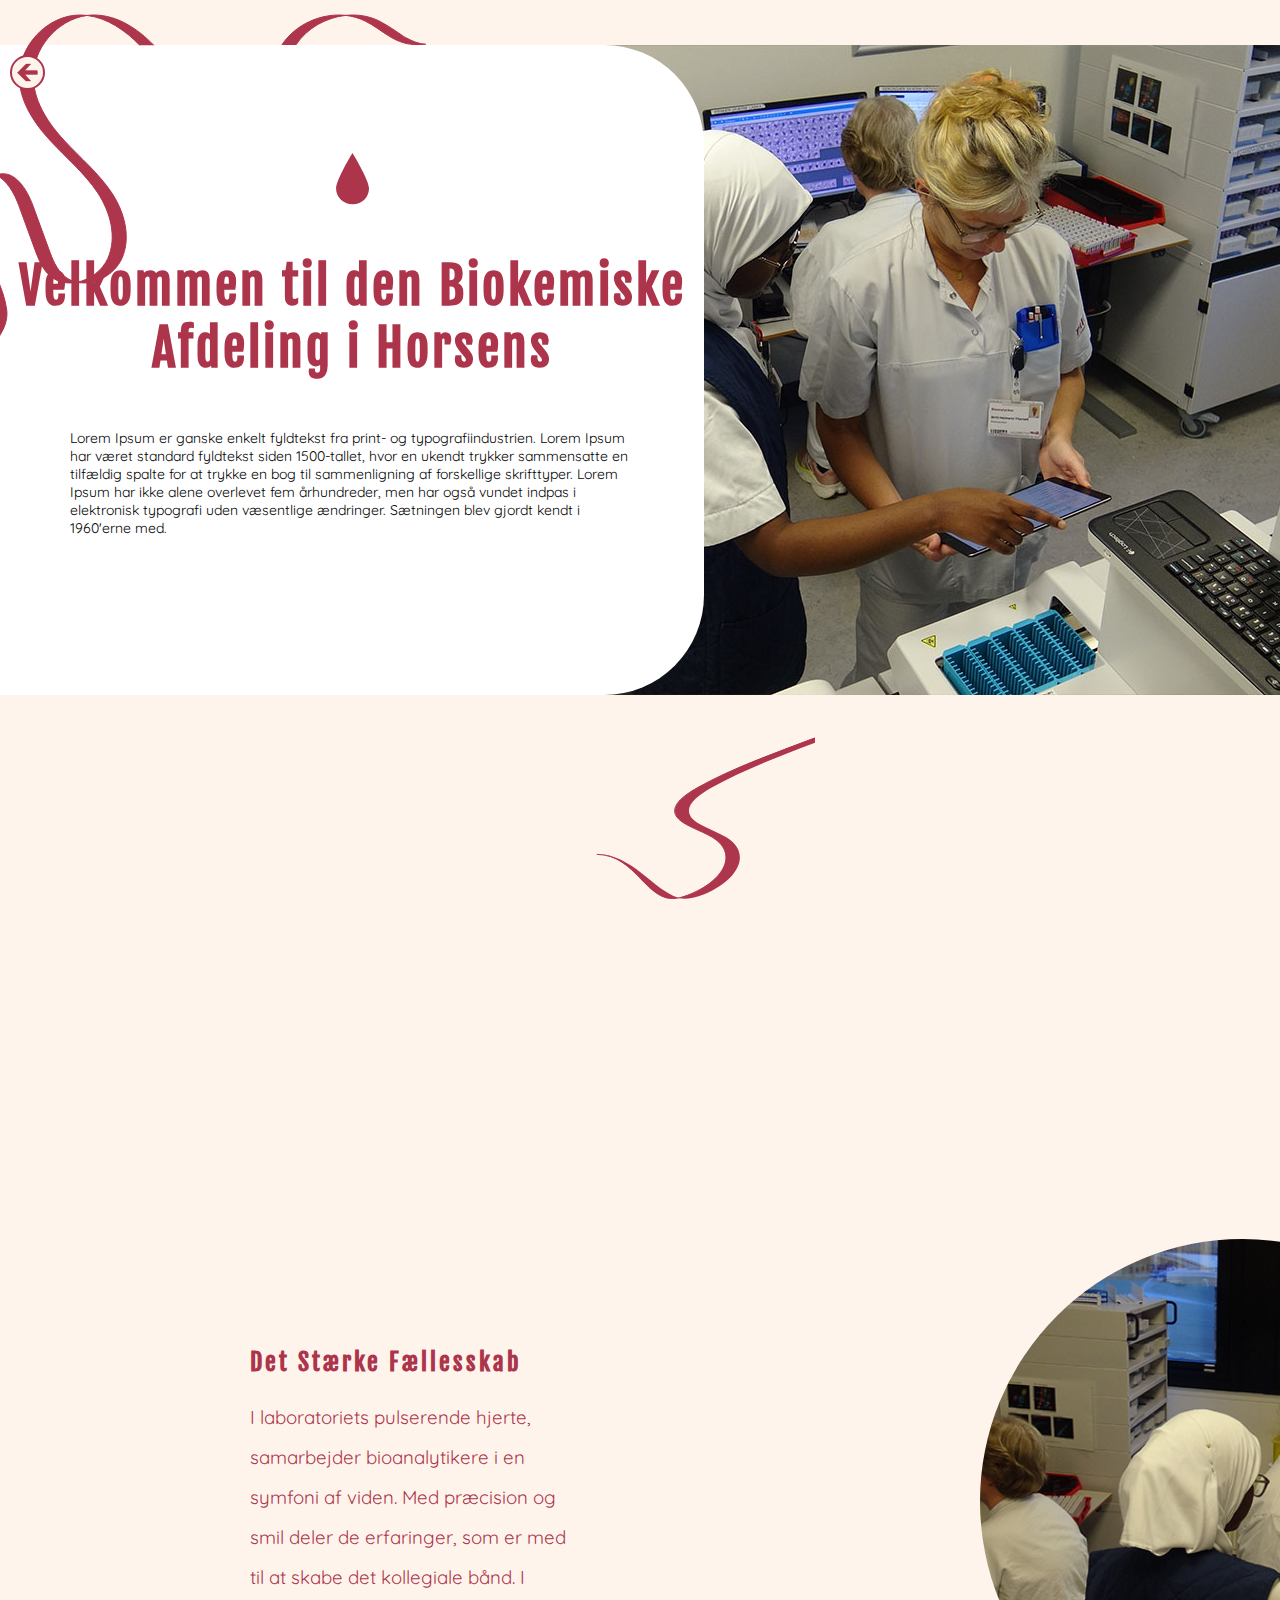
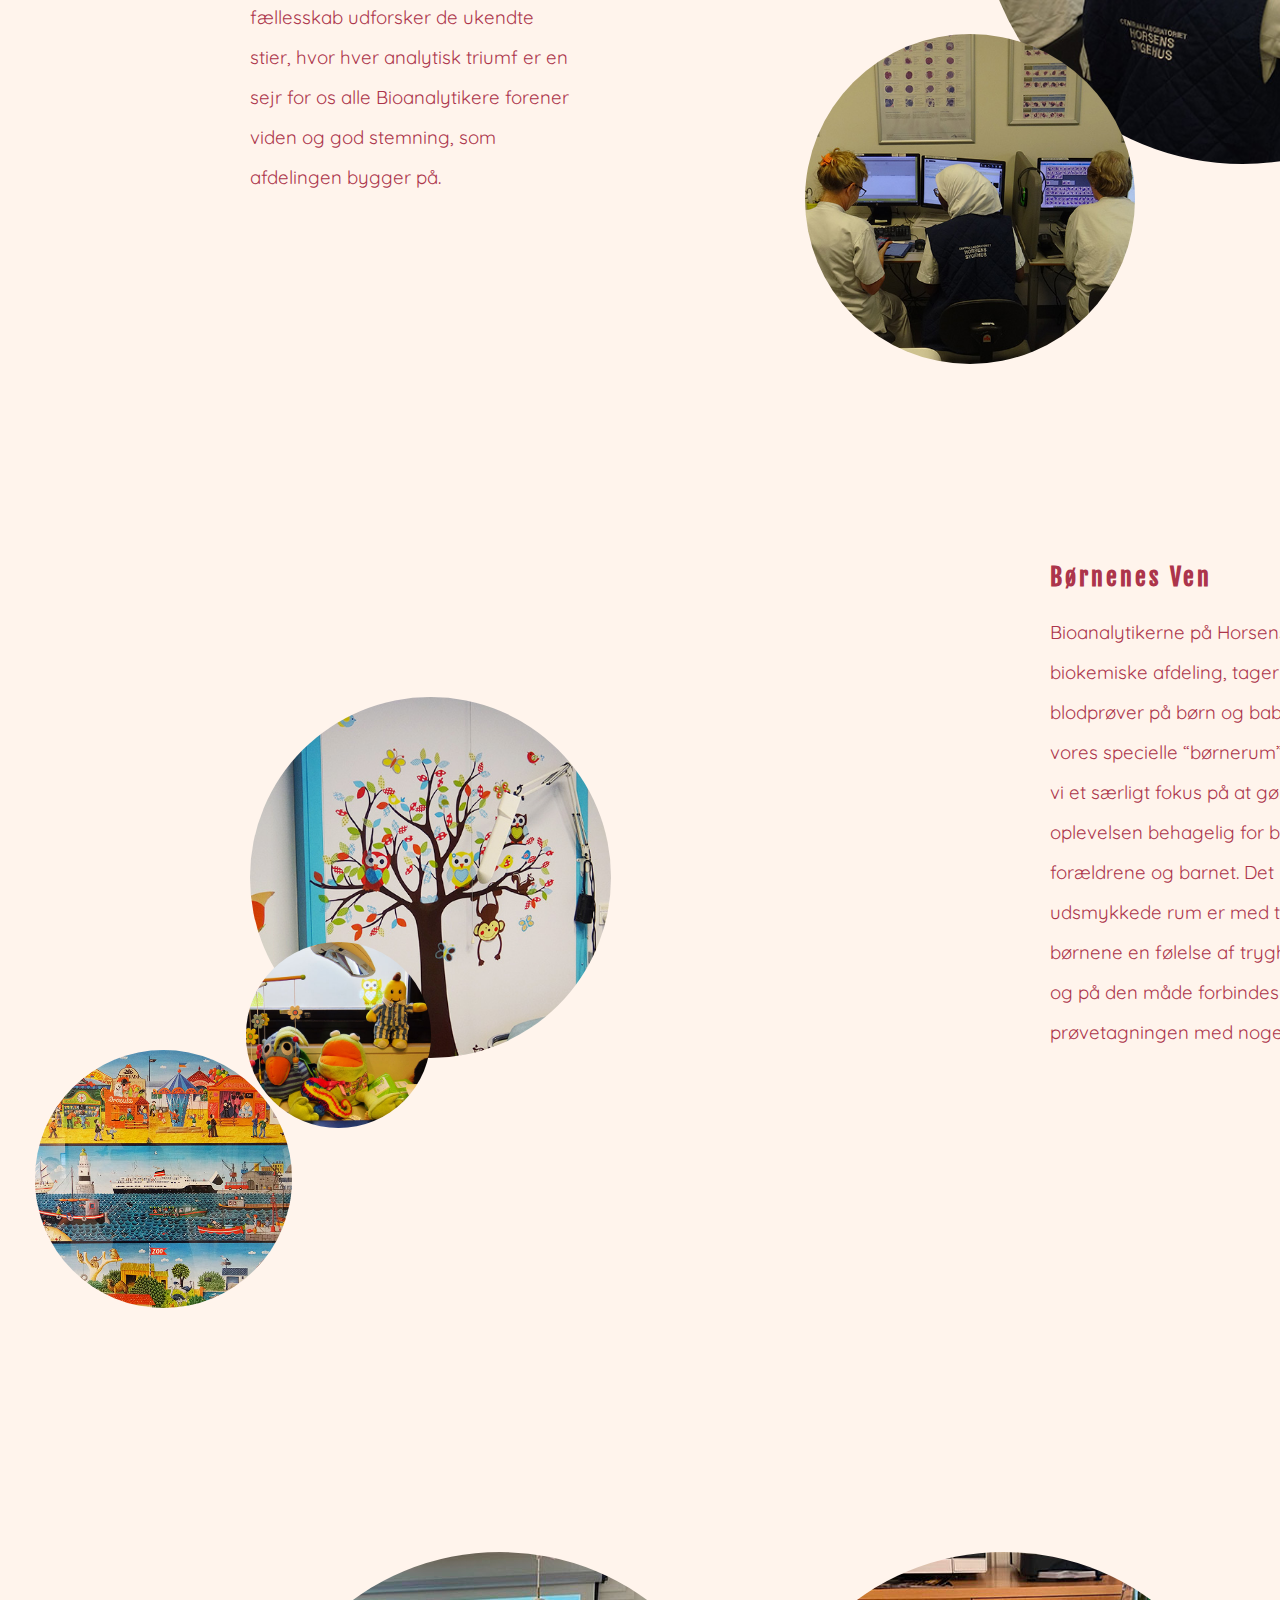
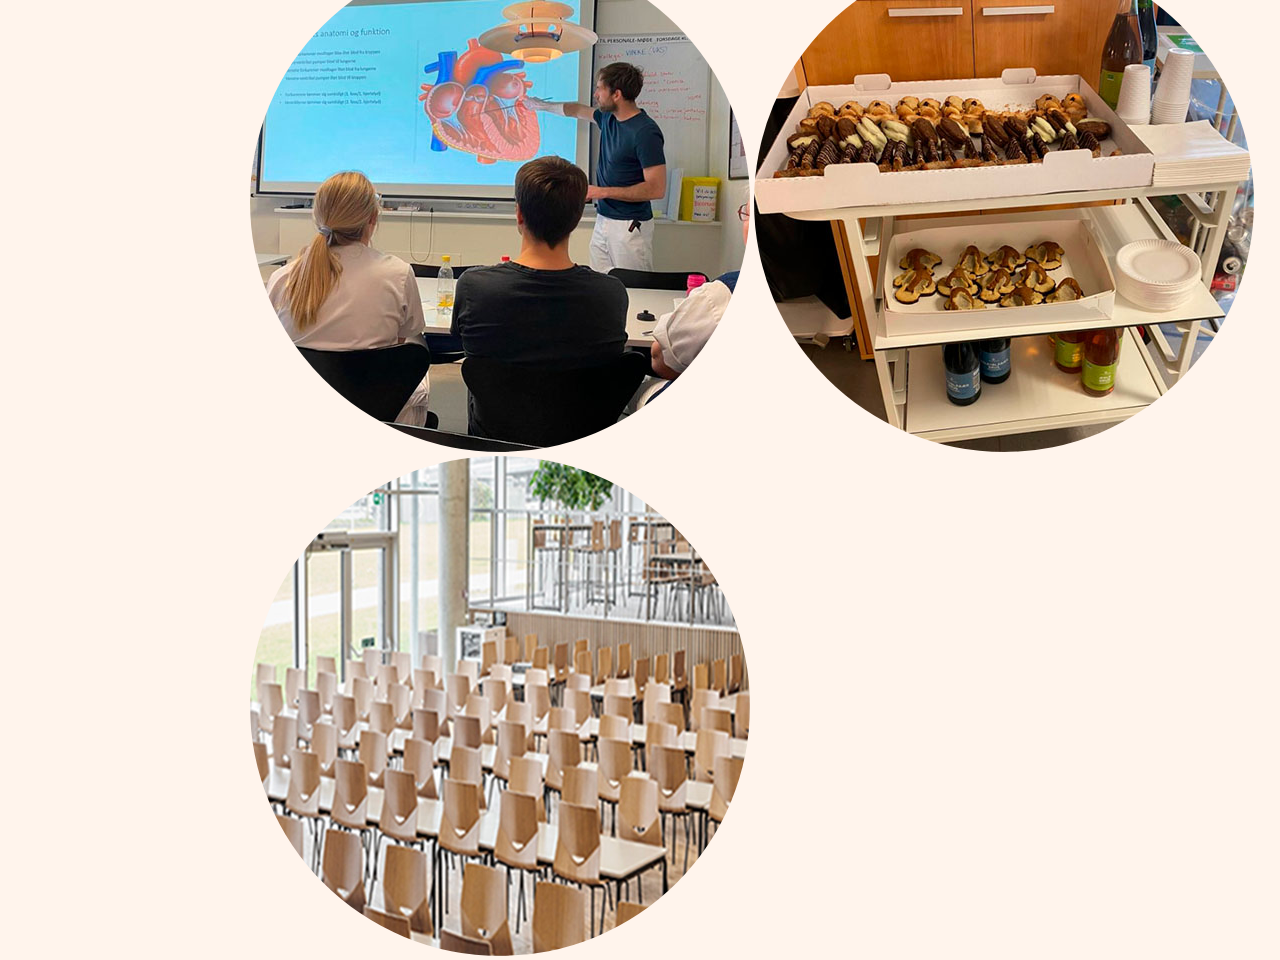
==== commit 02007f13: "Merge branch 'main' of https://github.com/Ikasy/bioanalytiker-interaktiv-storytelling" ====
--- a/arbejdsplads.html
+++ b/arbejdsplads.html
@@ -60,9 +60,6 @@
             <p class="mb" >Lorem Ipsum er ganske enkelt fyldtekst fra print- og typografiindustrien. Lorem Ipsum har været standard fyldtekst siden 1500-tallet, hvor en ukendt trykker sammensatte en tilfældig spalte for at trykke en bog til sammenligning af forskellige skrifttyper. Lorem Ipsum har ikke alene overlevet fem århundreder, men har også vundet indpas i elektronisk typografi uden væsentlige ændringer. Sætningen blev gjordt kendt i 1960'erne med.</p>
             
         </div>
-
-        <!-- Det store billede -->
-        <img src="media/img/Arbejdspladsen.jpg" alt="INDSÆT BILLEDE">
     </div>
 
         <!-- Her starter indholdet -->
--- a/style.css
+++ b/style.css
@@ -69,7 +69,7 @@
 /* ---------------------------------------- HEADER ---------------------------------------- */
 header{
     position: fixed;
-    
+    z-index: 100;
 }
 
 header a svg{
@@ -77,17 +77,19 @@
     padding: 5px;
     border: solid #AC354B 2px;
     border-radius: 100%;
+    background-color: #FFF4EC;
 }
 
 
 /* ---------------------------------------- FORSIDE ---------------------------------------- */
 #startBox{
-    position: absolute;
-    top: 45px;
+    margin-top: 45px;
     display: flex;
     z-index: -1;
     width: 100%;
     height: 650px;
+    background-position: right;
+    background-repeat: no-repeat;
 }
 
 #startBoxTekst{
@@ -107,11 +109,13 @@
 }
 
 #storKurve{
+    position: absolute;
+    top: 0;
     margin-top: 14px ;
 }
 #lilleKurve{
     position: absolute;
-    bottom: 20px;
+    bottom: 0px;
     left:596px;
 }
 #startBoxKnapper{
@@ -127,12 +131,7 @@
     text-decoration: none;
     background-color: #AC354B;
 }
-#startBoxImg{
-    position: absolute;
-    right: 0;
-    z-index: -1;
-
-}
+
 
 /* ---------------------------------------- FØLG EN BLODPRØVE ---------------------------------------- */
 #startBoxBloddraaber{
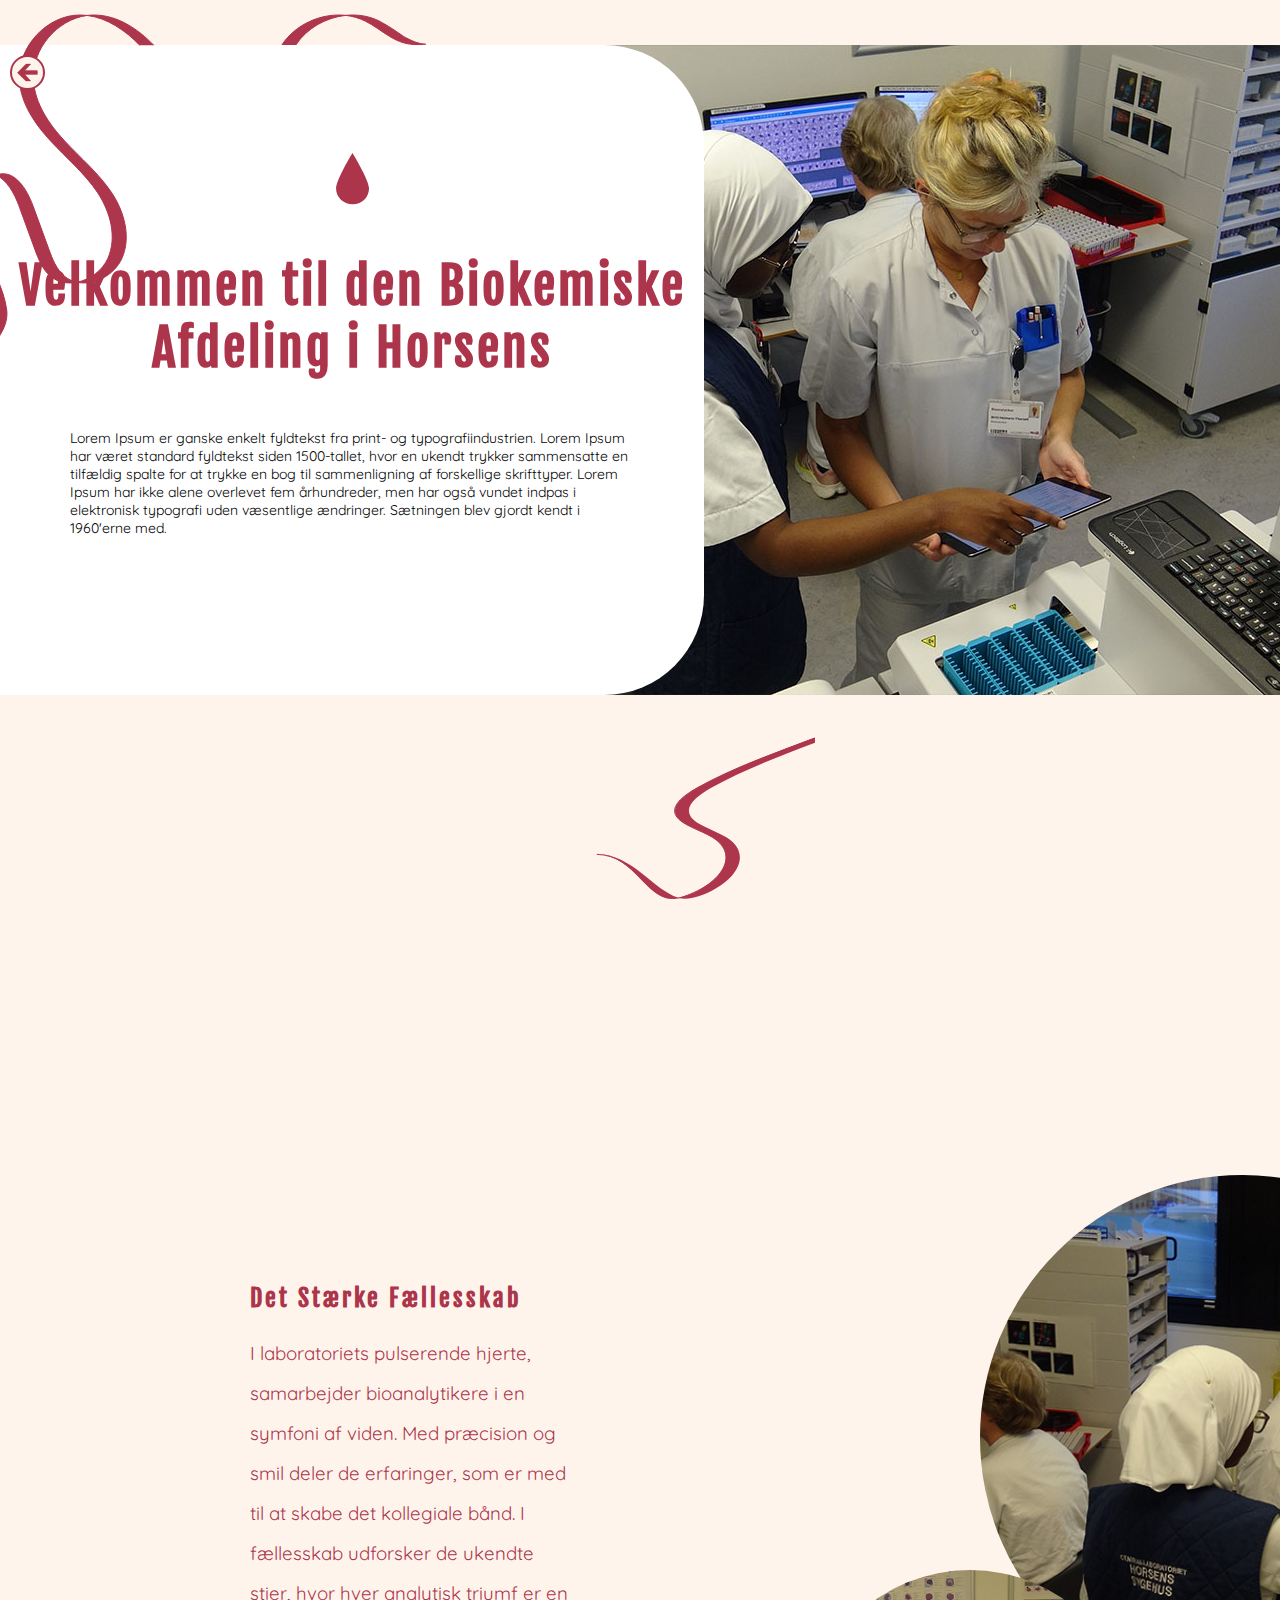
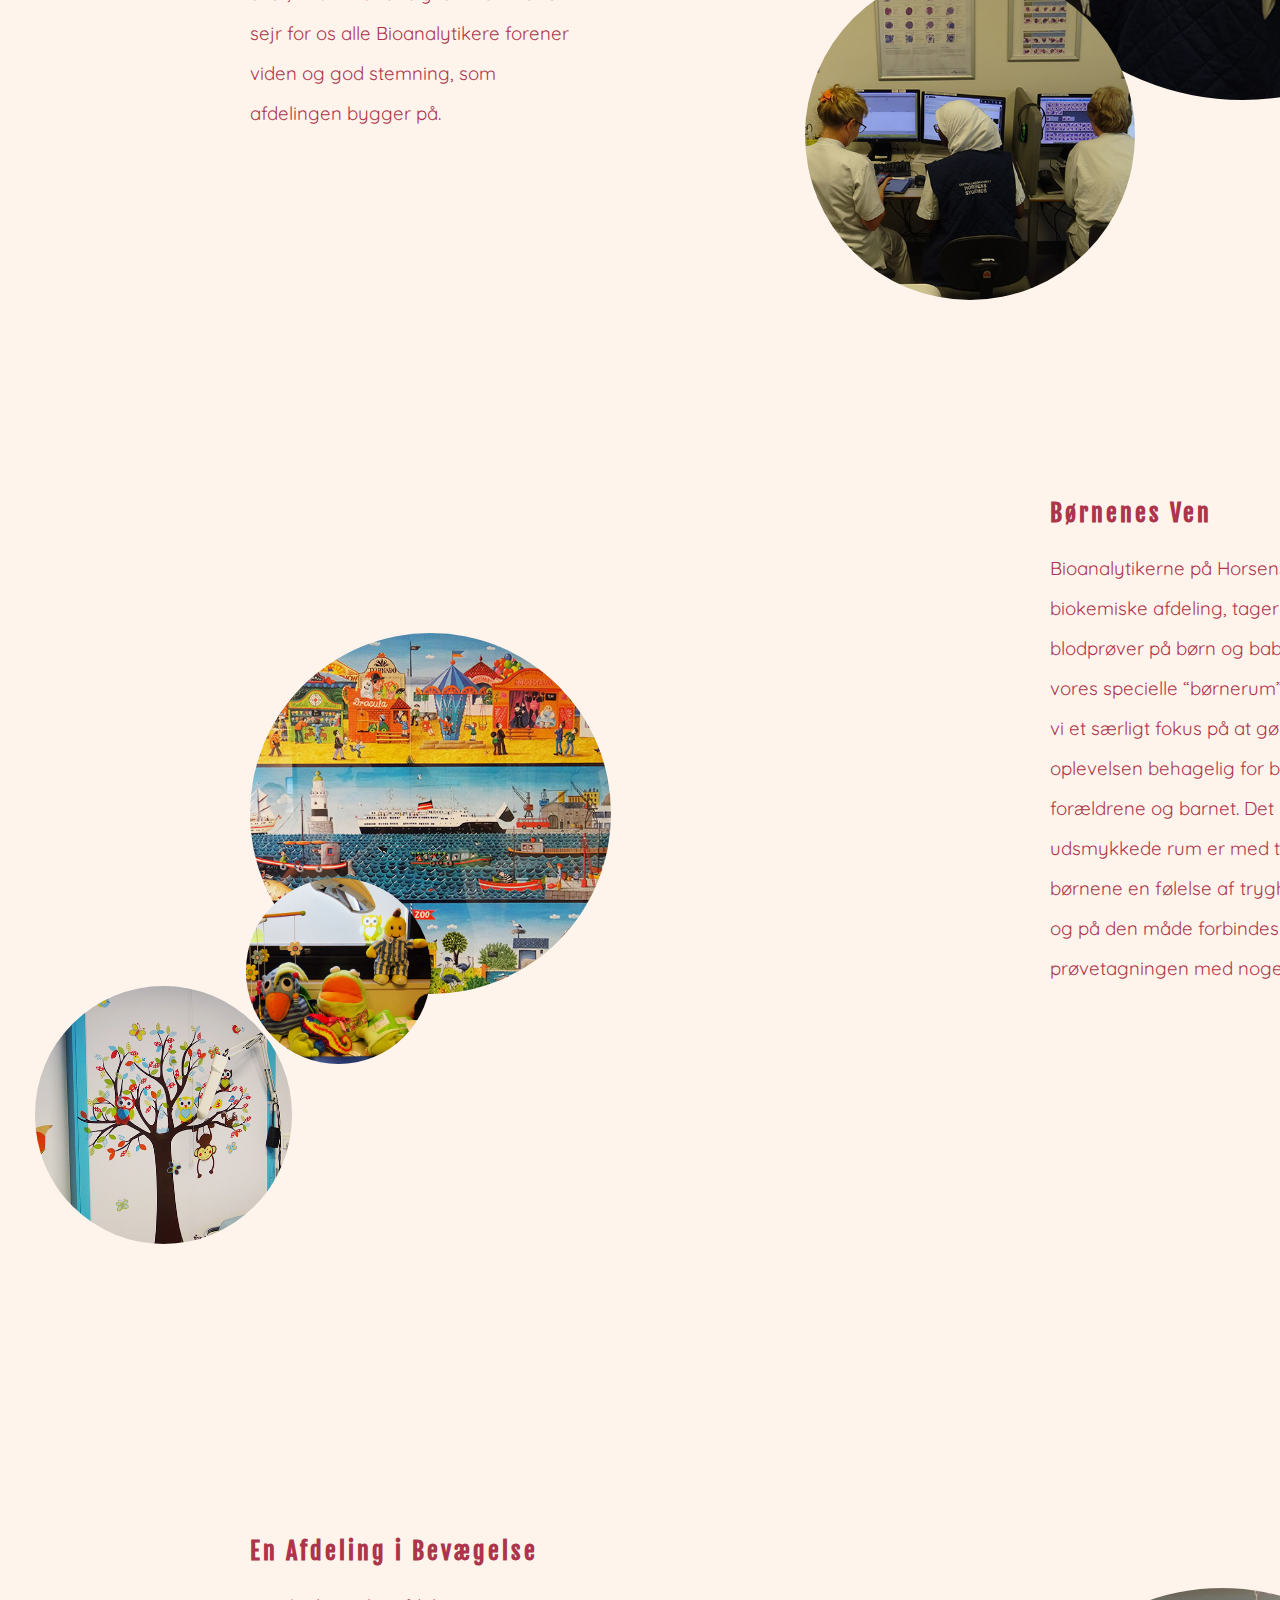
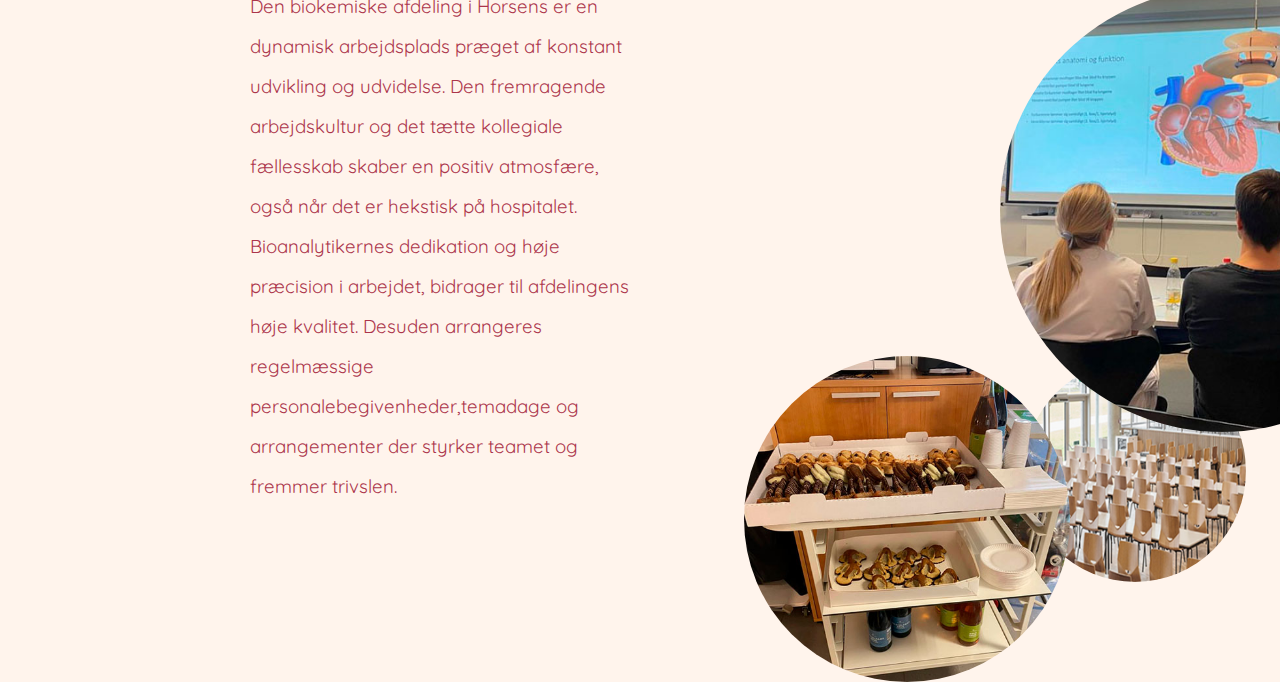
==== commit 4d4cc8be: ""Arbejdsplads" Næsten færdig" ====
--- a/arbejdsplads.html
+++ b/arbejdsplads.html
@@ -62,6 +62,13 @@
         </div>
     </div>
 
+
+
+
+
+
+
+    <main id="arbjedspladensMAIN">
         <!-- Her starter indholdet -->
 
 
@@ -79,8 +86,8 @@
 
         <!-- BØRNENE -->
         <div class="boernFoto">
-            <img src="media/img/store_runde_boerne_billede.jpg" id="storesFotoBoern" alt="INDSÆT BILLEDE">
-            <img src="media/img/mellem_runde_boerne_billede.jpg" id="mellemFotoBoern" alt="INDSÆT BILLEDE">
+            <img src="media/img/mellem_runde_boerne_billede.jpg" id="storesFotoBoern" alt="INDSÆT BILLEDE">
+            <img src="media/img/store_runde_boerne_billede.jpg" id="mellemFotoBoern" alt="INDSÆT BILLEDE">
             <img src="media/img/lille_runde_boerne_billede.jpg" id="lilleFotoBoern" alt="INDSÆT BILLEDE">
             </div>
 
@@ -101,9 +108,17 @@
             <img src="media/img/randomKantineFoto.jpg" id="lilleFotoKantine" alt="INDSÆT BILLEDE">
             </div>
 
+            <div class="afdelingText">
+                <h2>En Afdeling i Bevægelse</h2>
+                <p>Den biokemiske afdeling i Horsens er en dynamisk arbejdsplads præget af konstant udvikling og udvidelse. Den fremragende arbejdskultur og det tætte kollegiale fællesskab skaber en positiv atmosfære, også når det er hekstisk på hospitalet. Bioanalytikernes dedikation og høje præcision i arbejdet, bidrager til afdelingens høje kvalitet. Desuden arrangeres regelmæssige personalebegivenheder,temadage og arrangementer der styrker teamet og fremmer trivslen.</p>
+            </div>
 
 
 
 
+
+
+
+</main>
 </body>
 </html>--- a/style.css
+++ b/style.css
@@ -183,16 +183,22 @@
     text-align: center;
 }
 
+
+
+
+
+
 .faellesskabFoto{
     /* display: flex;
     justify-content: space-around; */
     
     margin-left: -220px;
-    margin-top: -20%;
+    margin-top: -25%;
 }
 
 .faellesskabFoto img{
     border-radius: 50%;
+    position: relative;
 }
 
 #storesFotoFaellesskab{
@@ -201,6 +207,7 @@
     
     margin-left: 1200px;
     margin-top: 800px;
+    z-index: 1;
 
 }
 
@@ -210,6 +217,7 @@
     
     margin-left: -700px;
     margin-bottom: -200px;
+    z-index: 2;
 }
 
 #lilleFotoFaellesskab{
@@ -218,6 +226,7 @@
 
     margin-left: -50px;
     margin-bottom: -150px;
+    z-index: 2;
 }
 
 .faellesskabText{
@@ -241,12 +250,18 @@
 }
 
 
+
+
+
+
+
 .boernFoto{  
     margin-top: 500px;
     margin-left: 250px;
 }
 .boernFoto img{
     border-radius: 50%;
+    position: relative;
 }
 
 #storesFotoBoern{
@@ -302,10 +317,67 @@
 
 
 .afdelingFoto{
-    margin-top: 500px;
-    margin-left: 250px;
+    margin-top: -200px;
+    margin-left: -200px;
 }
 
 .afdelingFoto img{
     border-radius: 50%;
-}
+    position: relative;
+}
+
+
+
+
+
+#storeFotoUndervisning{
+    width: 30%;
+    height: 30%;
+    
+    margin-left: 1200px;
+    margin-top: 800px;
+}
+
+#mellemFotoKage{
+    width: 22%;
+    height: 22%;
+    
+    margin-left: -700px;
+    margin-bottom: -250px;
+}
+
+#lilleFotoKantine{
+    width: 15%;
+    height: 15%;
+
+    margin-left: -50px;
+    margin-bottom: -150px;
+    z-index: -5;
+}
+
+
+.afdelingText{
+    width: 30%;
+    
+    margin-top: -500px;
+    margin-left: 250px;
+}
+
+
+.afdelingText h2{
+    padding-bottom: 20px;
+}
+
+
+.afdelingText p{
+    font-size: 14pt;
+    line-height: 40px;
+
+    color:#AC354B;
+}
+
+
+
+
+
+
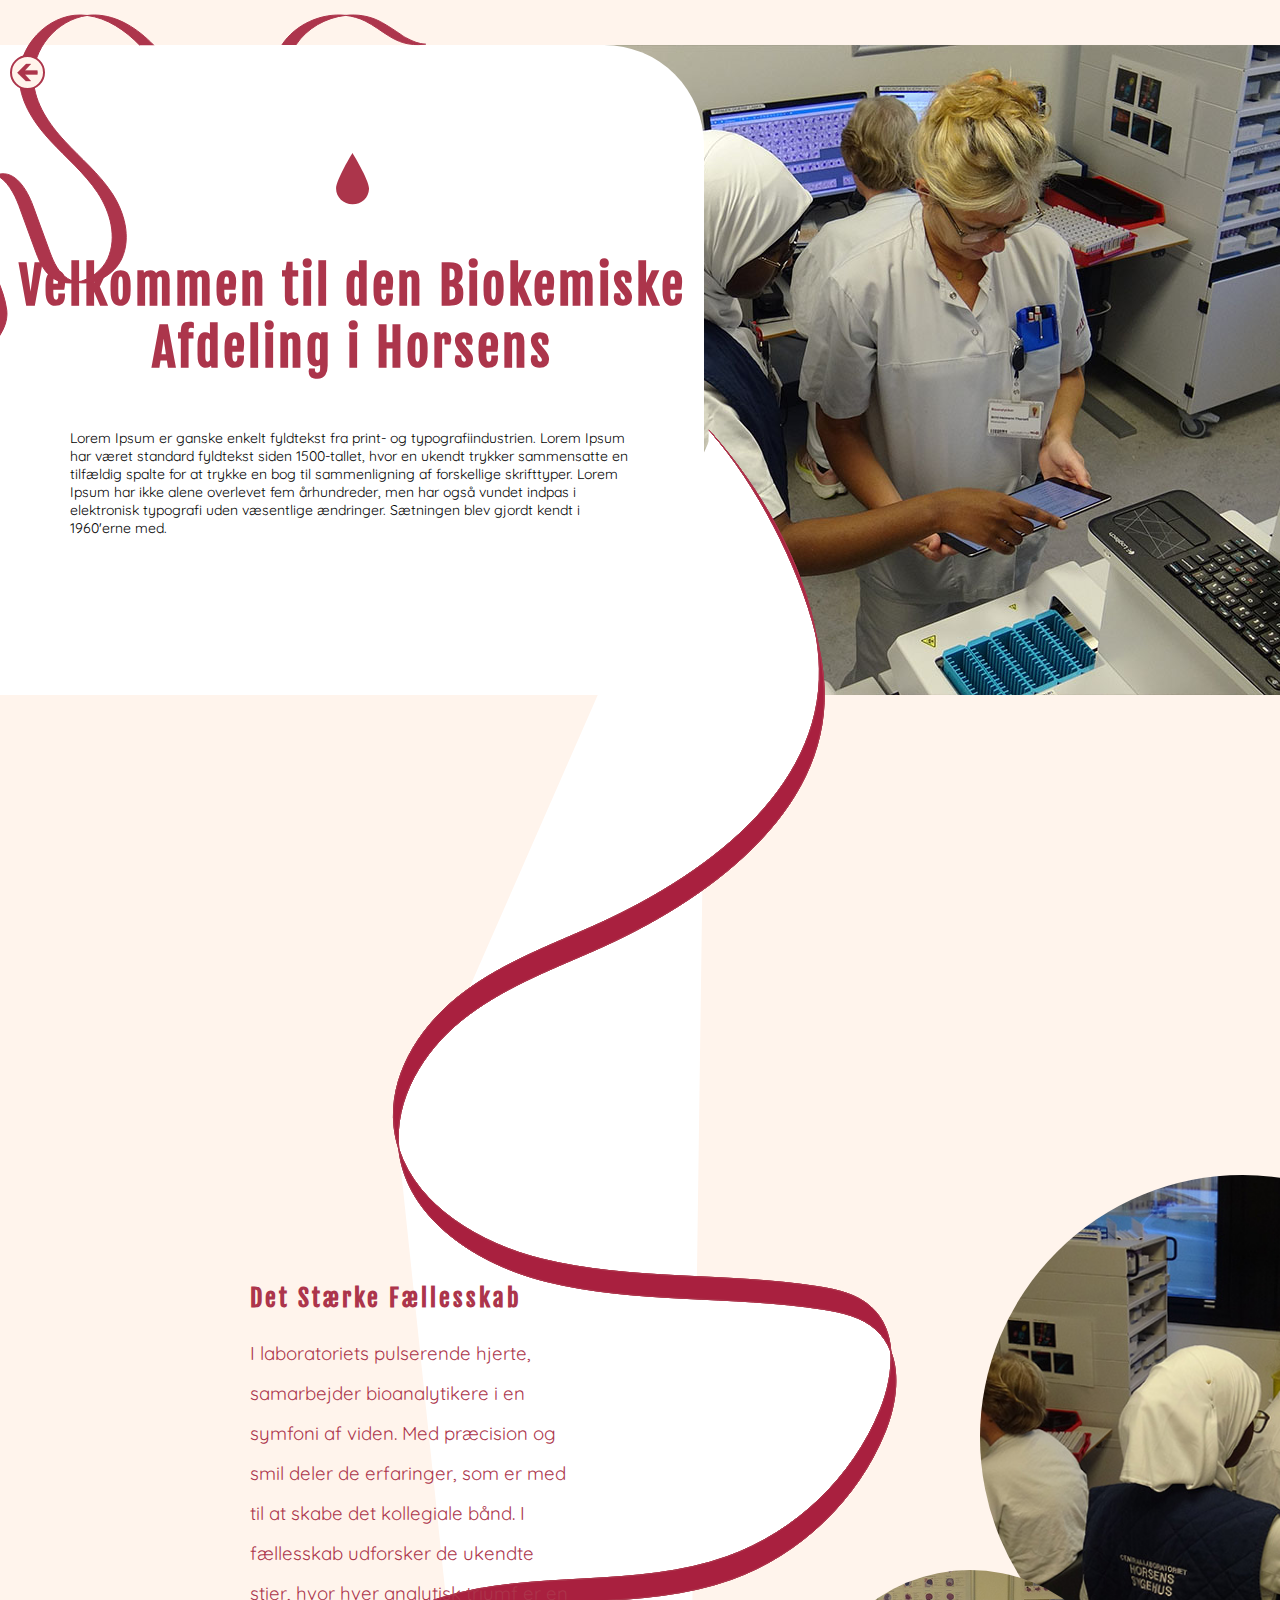
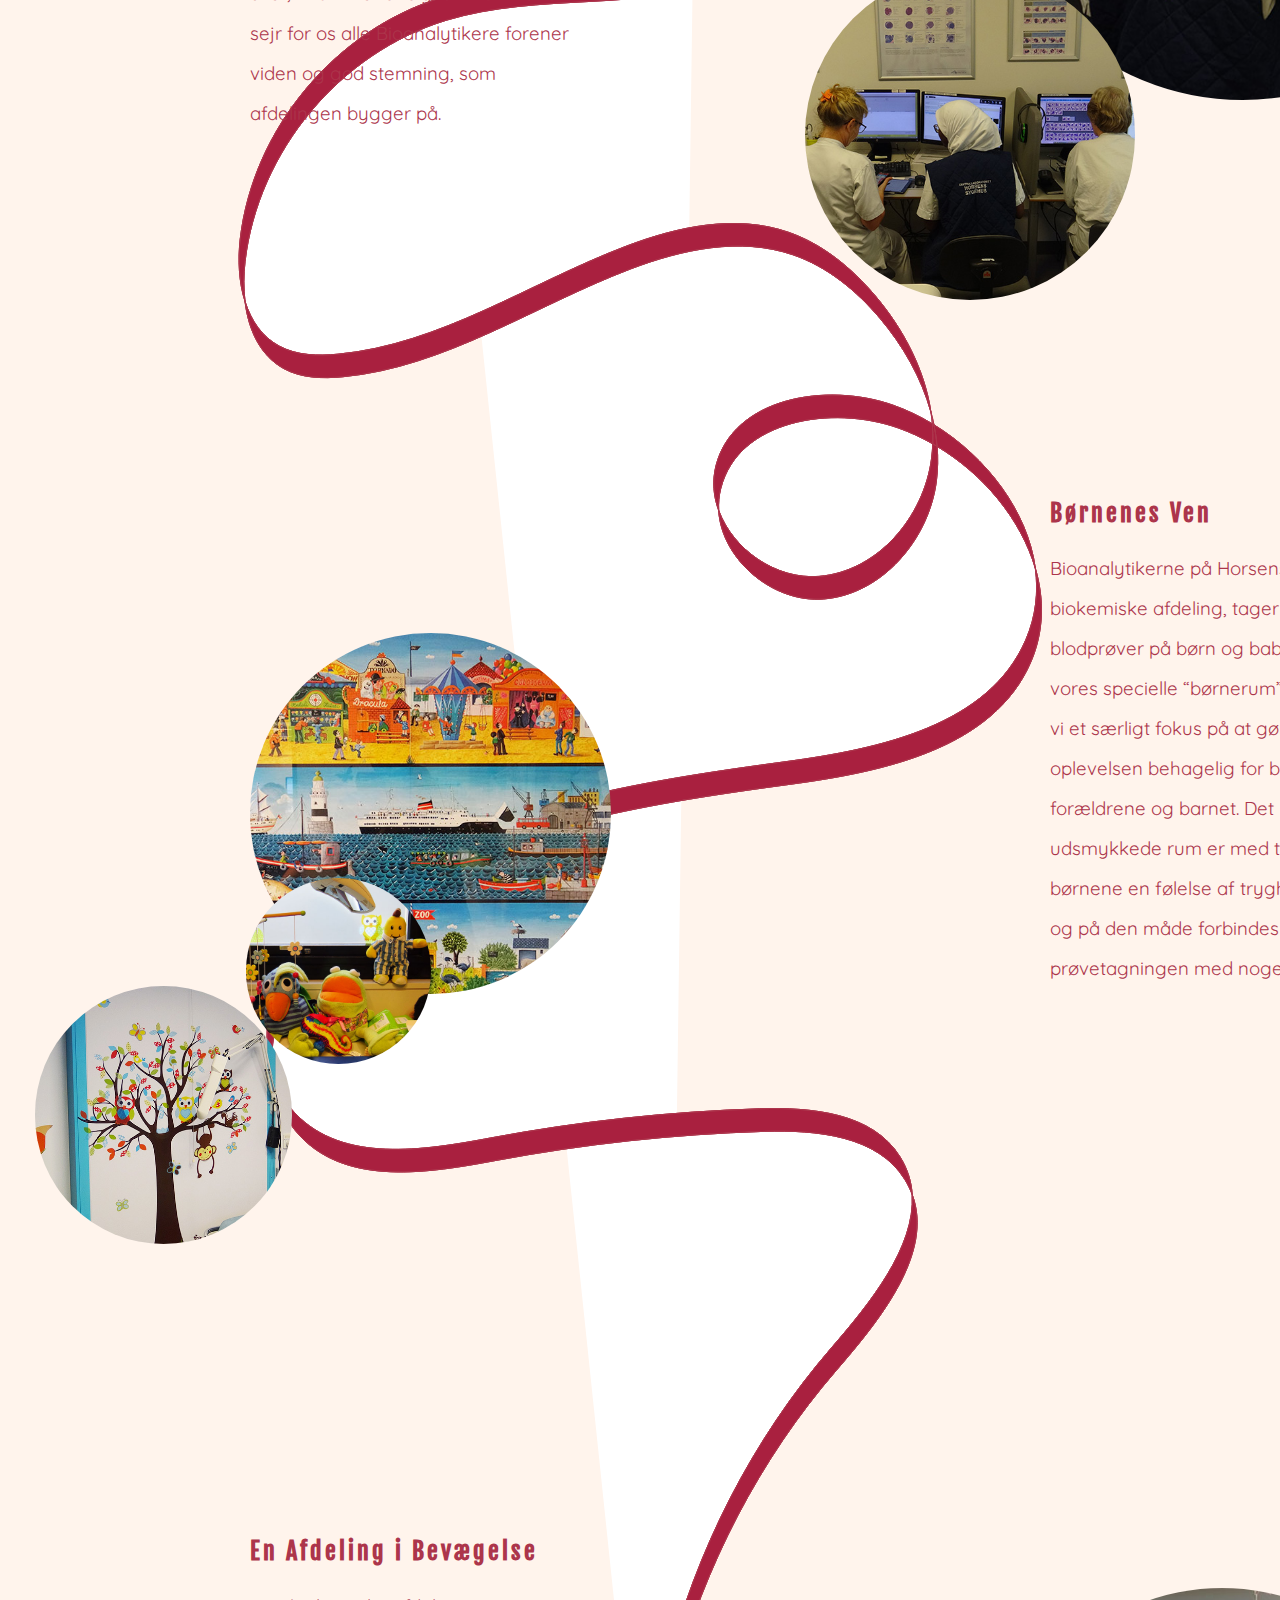
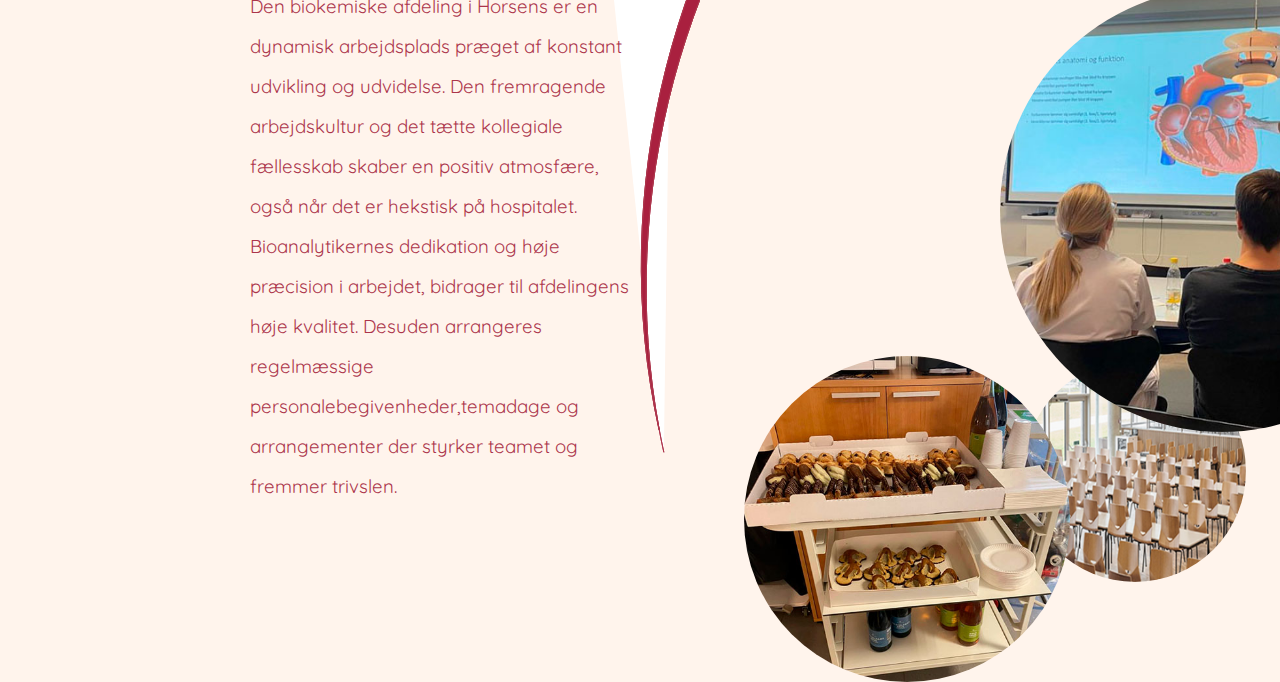
==== commit d1177875: "Arbejdsplads Safa" ====
--- a/arbejdsplads.html
+++ b/arbejdsplads.html
@@ -41,11 +41,7 @@
             <path d="M-39 348.468C-38.668 348.426 -38.3359 348.381 -37.9968 348.325C-37.8885 348.31 -37.7802 348.289 -37.6719 348.275C-15.5483 344.61 9.49991 318.366 6.7848 296.373C4.01318 273.947 -8.6487 254.162 -16.8623 233.109C-25.083 212.055 -28.1019 185.971 -13.5561 168.667C-10.914 165.529 -7.66674 162.749 -3.91315 161.177C-3.07484 160.824 -2.21062 160.527 -1.32285 160.304C15.2056 156.139 27.0739 175.607 32.921 191.611C38.1981 206.057 43.4823 220.501 48.7571 234.947C52.3953 244.904 56.3514 255.33 64.4567 262.17C68.1821 265.308 72.4537 267.285 76.9656 268.253C93.958 271.883 114.377 261.189 121.863 244.45C131.334 223.264 124.432 197.896 111.591 178.565C98.75 159.242 80.6179 144.141 64.8312 127.134C49.0374 110.127 34.9697 89.6854 33.4673 66.532C31.4539 35.5777 56.7824 5.47553 87.1266 1.46207C87.1266 1.46207 87.1337 1.455 87.1407 1.46207C89.6533 1.13016 92.1942 0.972446 94.7633 1.01482C117.523 1.36791 137.633 14.63 153.787 31.2253" stroke="#AD354C" stroke-miterlimit="10"/>
             </svg>
         <!-- KURVE TIL HØJRE -->
-        <svg id="lilleKurve"width="219" height="163" viewBox="0 0 219 163" fill="none" xmlns="http://www.w3.org/2000/svg">
-            <path d="M219 0.400391V5.69063C182.311 19.5803 145.692 33.5866 115.244 50.8535C101.563 58.6077 88.4293 68.8707 94.3557 78.9356C99.7513 88.0944 118.554 92.9444 130.379 100.292C158.641 117.85 139.23 146.73 102.51 159.363C94.9776 161.953 88.3639 162.249 82.2365 161.078C84.2213 160.694 86.3207 160.127 88.5416 159.363C125.261 146.73 144.679 117.85 116.418 100.292C104.593 92.9444 85.79 88.0944 80.3943 78.9356C74.468 68.8707 87.6041 58.6077 101.283 50.8535C135.602 31.3939 177.745 16.0838 218.998 0.400391H219Z" fill="#AD354C"/>
-            <path d="M82.234 160.634C51.1485 169.239 41.4382 118.408 0.833984 117C36.081 117.101 57.3818 153.106 82.234 160.634Z" fill="#AD354C"/>
-            <path d="M218.634 1.13354C177.065 16.8172 135.701 31.3941 101.124 50.8539C87.3386 58.6081 74.105 68.8713 80.0764 78.9363C85.513 88.0952 104.459 92.9452 116.374 100.293C144.85 117.851 125.285 146.731 88.2856 159.365C86.0478 160.128 83.9325 160.695 81.9326 161.079C51.1663 167.011 41.4513 118.094 0.833984 117.367" stroke="#AD354C" stroke-miterlimit="10"/>
-            </svg>
+       
             
     </div>
     <div id="startBox">
--- a/style.css
+++ b/style.css
@@ -132,7 +132,6 @@
     background-color: #AC354B;
 }
 
-
 /* ---------------------------------------- FØLG EN BLODPRØVE ---------------------------------------- */
 #startBoxBloddraaber{
     width: 80%;
@@ -183,7 +182,12 @@
     text-align: center;
 }
 
-
+#arbjedspladensMAIN{
+    background-image: url(media/img/string_3.svg);
+    background-repeat: no-repeat;
+    background-position: center;
+    background-size: cover;
+}
 
 
 
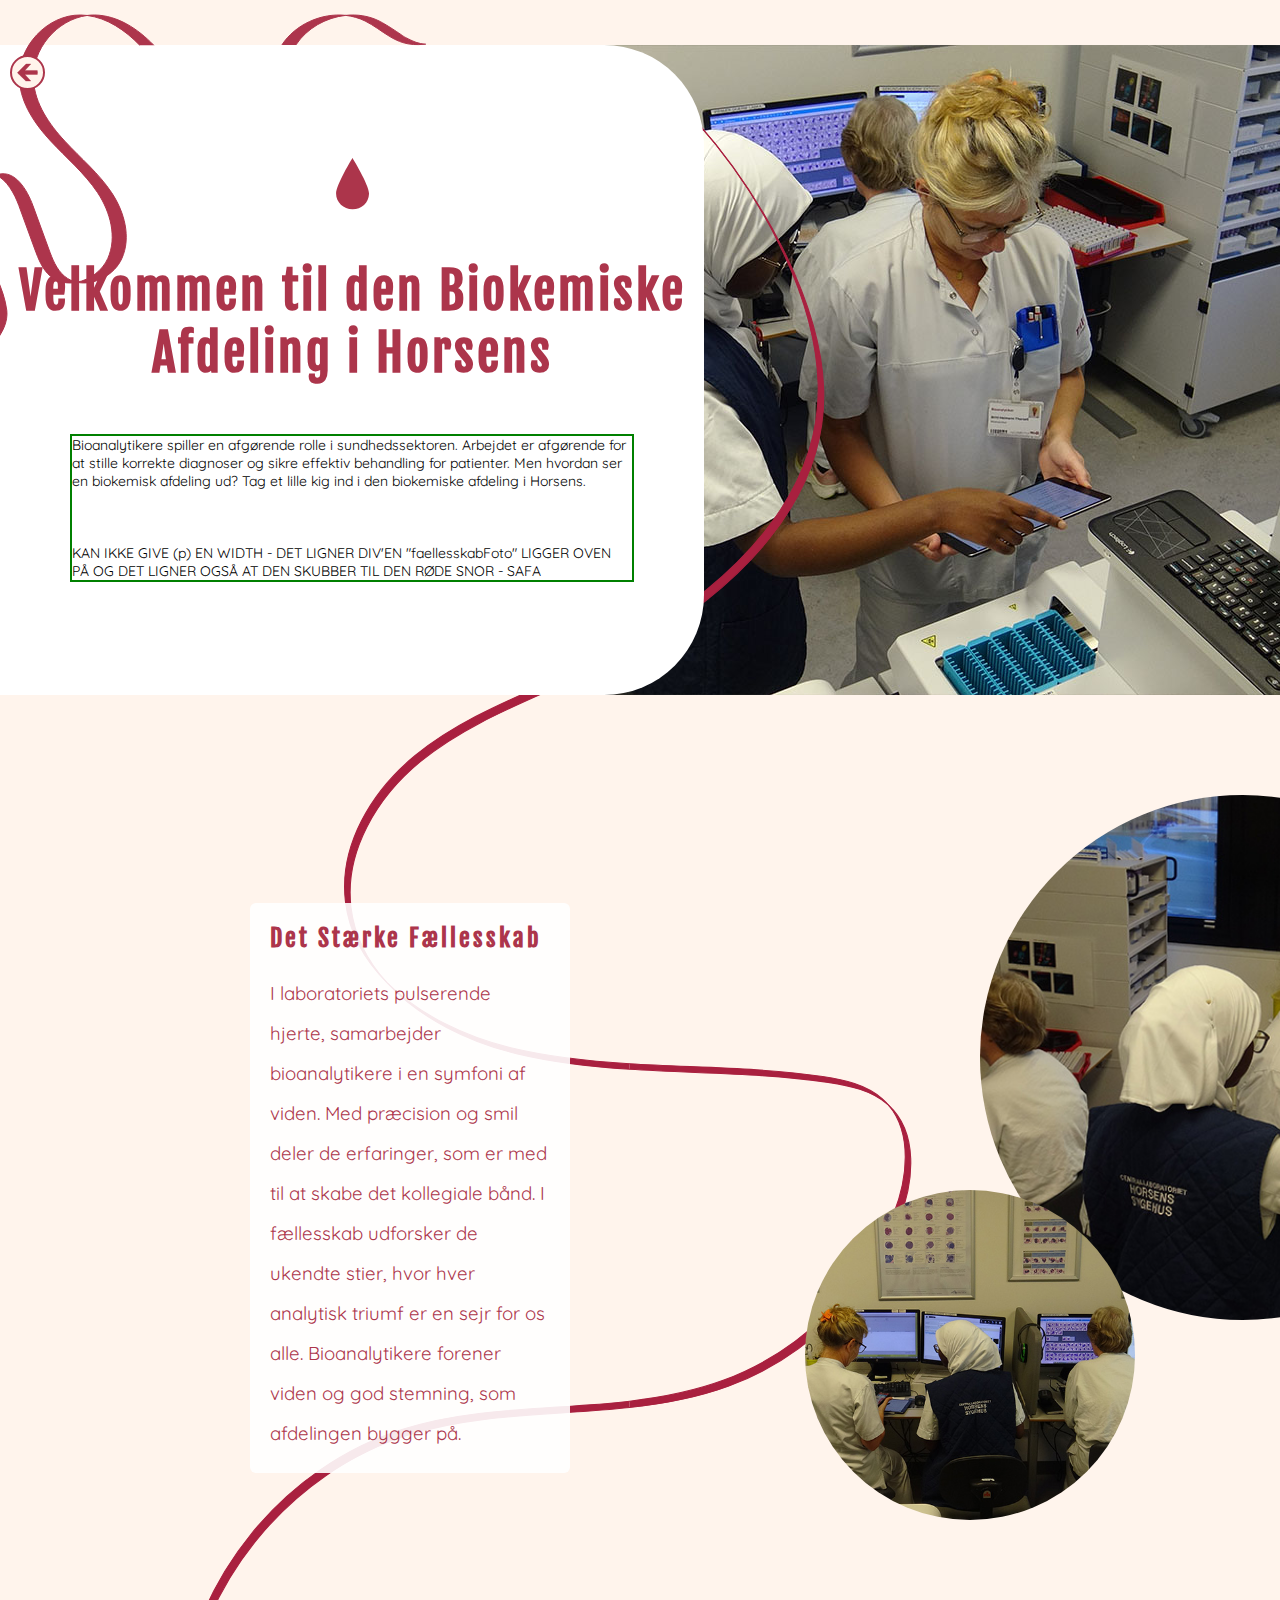
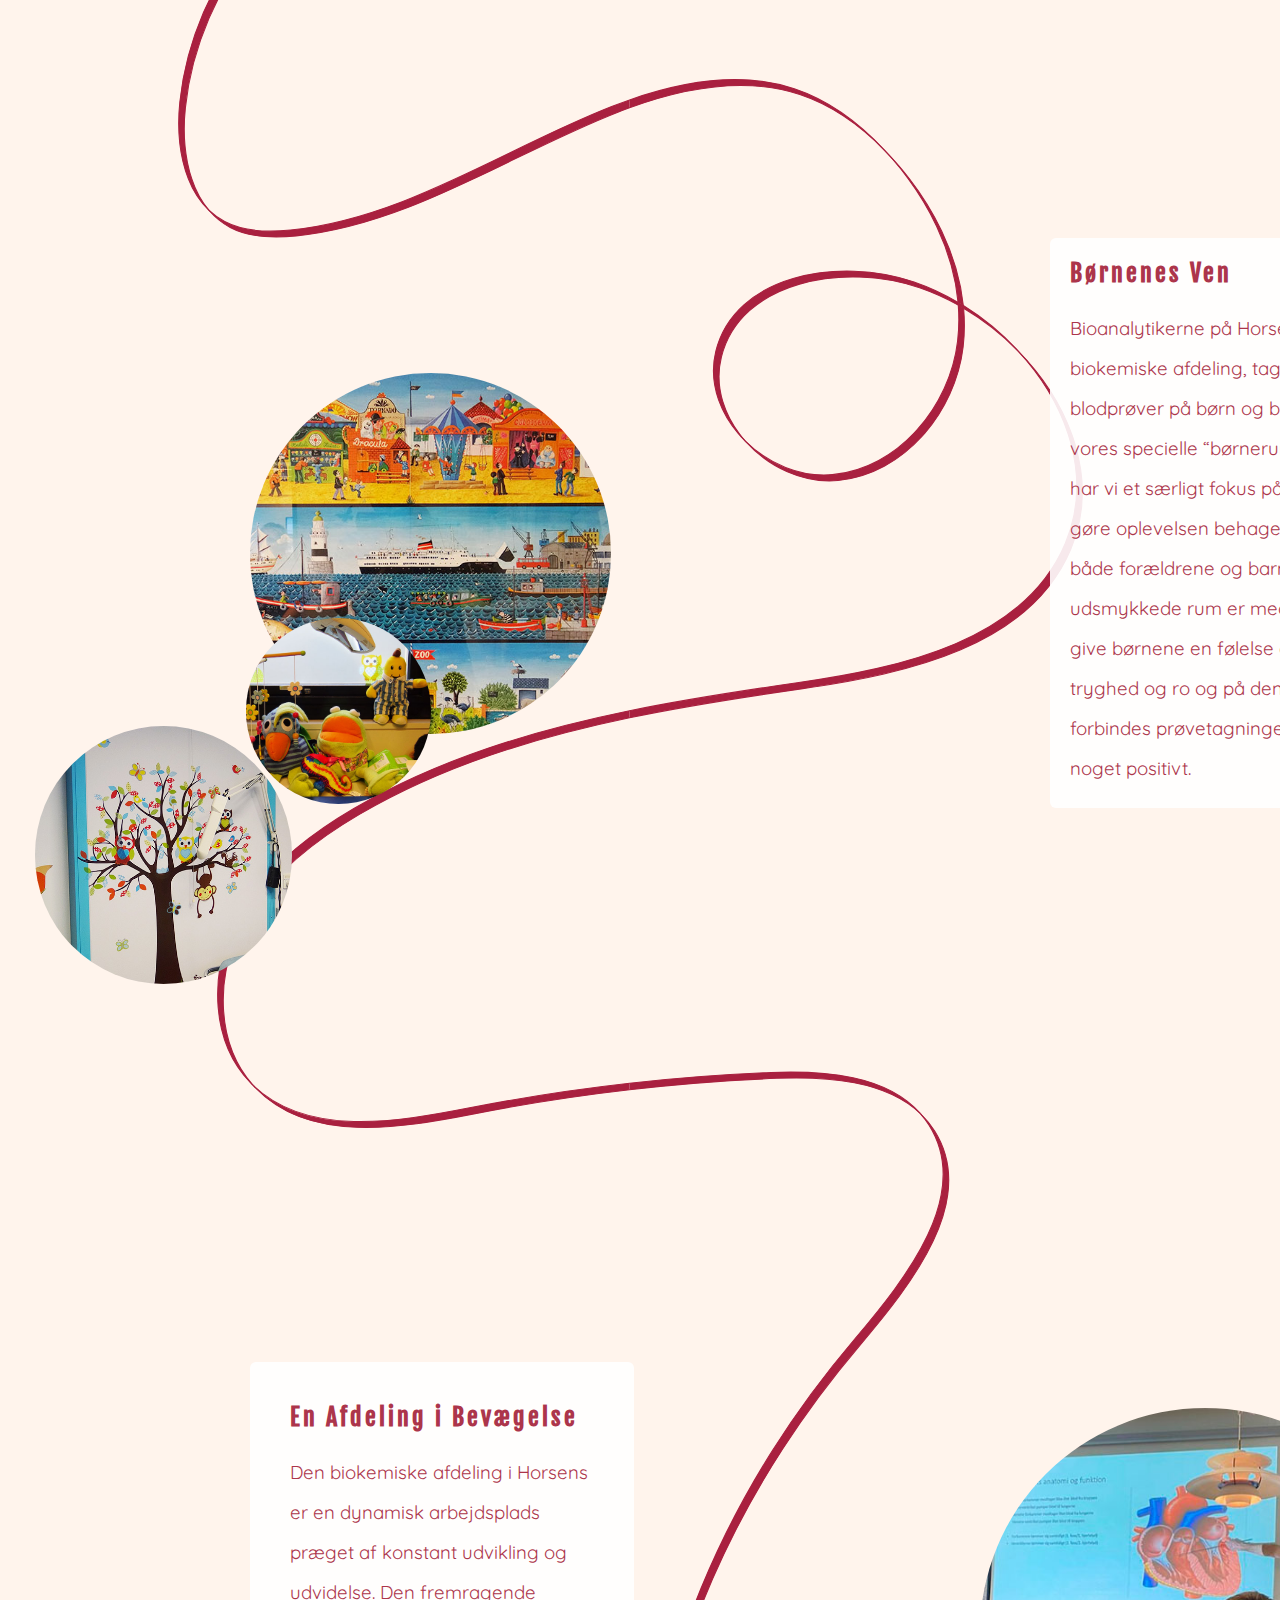
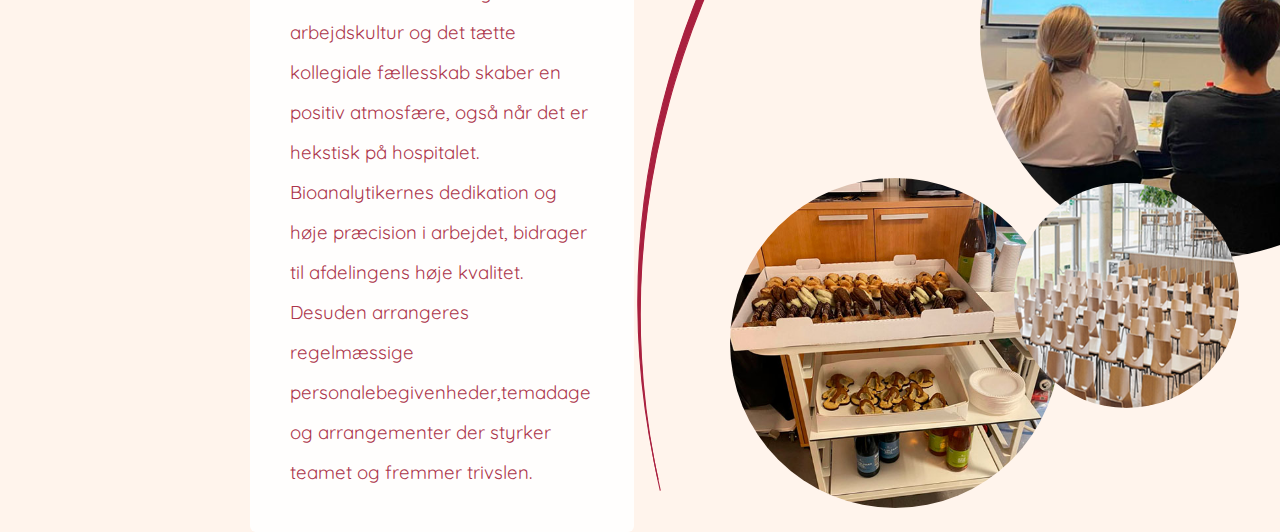
==== commit 40aced42: "Mangler: Ret snoren, ret <P> + Parallax scroll + ret hovedefoto" ====
--- a/arbejdsplads.html
+++ b/arbejdsplads.html
@@ -5,11 +5,10 @@
     <meta name="viewport" content="width=device-width, initial-scale=1.0">
     <title>Biokemisk Afdeling | Horsens</title>
     <link rel="stylesheet" href="style.css">
-    
-
-
-
-    <script src="script.js" defer></script>
+   
+    <script src="scriptArbejdspladsen.js" defer></script>
+   <script src="script.js" defer></script>
+   
 </head>
 <body>
 
@@ -52,8 +51,10 @@
             </svg>
             
             <!-- INDHOLD I BOKSEN -->
-            <h1 class="mbArbejdsplads" >Velkommen til den Biokemiske<br>Afdeling i Horsens</h1>
-            <p class="mb" >Lorem Ipsum er ganske enkelt fyldtekst fra print- og typografiindustrien. Lorem Ipsum har været standard fyldtekst siden 1500-tallet, hvor en ukendt trykker sammensatte en tilfældig spalte for at trykke en bog til sammenligning af forskellige skrifttyper. Lorem Ipsum har ikke alene overlevet fem århundreder, men har også vundet indpas i elektronisk typografi uden væsentlige ændringer. Sætningen blev gjordt kendt i 1960'erne med.</p>
+            <h1 class="mbArbejdspladsH1" >Velkommen til den Biokemiske<br>Afdeling i Horsens</h1>
+            <p class="mbArbejdspladsP" >Bioanalytikere spiller en afgørende rolle i sundhedssektoren. Arbejdet er afgørende for at stille korrekte diagnoser og sikre effektiv behandling for patienter. Men hvordan ser en biokemisk afdeling ud? Tag et lille kig ind i den biokemiske afdeling i Horsens. <BR> <BR></BR></BR>
+                <span>KAN IKKE GIVE (p) EN WIDTH - DET LIGNER DIV'EN "faellesskabFoto" LIGGER OVEN PÅ OG DET LIGNER OGSÅ AT DEN SKUBBER TIL DEN RØDE SNOR - SAFA </span>
+            </p>
             
         </div>
     </div>
@@ -77,7 +78,7 @@
 
         <div class="faellesskabText">
             <h2>Det Stærke Fællesskab</h2>
-            <p>I laboratoriets pulserende hjerte, samarbejder bioanalytikere i en symfoni af viden. Med præcision og smil deler de erfaringer, som er med til at skabe det kollegiale bånd. I fællesskab udforsker de ukendte stier, hvor hver analytisk triumf er en sejr for os alle Bioanalytikere forener viden og god stemning, som afdelingen bygger på.</p>
+            <p>I laboratoriets pulserende hjerte, samarbejder bioanalytikere i en symfoni af viden. Med præcision og smil deler de erfaringer, som er med til at skabe det kollegiale bånd. I fællesskab udforsker de ukendte stier, hvor hver analytisk triumf er en sejr for os alle. Bioanalytikere forener viden og god stemning, som afdelingen bygger på.</p>
         </div>
 
         <!-- BØRNENE -->
--- a/style.css
+++ b/style.css
@@ -177,9 +177,14 @@
 
 
 /* ---------------------------------------- ARBEJDSPLADSEN ---------------------------------------- */
-.mbArbejdsplads{
+.mbArbejdspladsH1{
     margin-bottom: 50px;
     text-align: center;
+}
+
+.mbArbejdspladsP{
+    width: 10px;
+    border: solid green 2px;
 }
 
 #arbjedspladensMAIN{
@@ -197,7 +202,7 @@
     justify-content: space-around; */
     
     margin-left: -220px;
-    margin-top: -25%;
+    margin-top: -700px;
 }
 
 .faellesskabFoto img{
@@ -237,6 +242,10 @@
     width: 25%;
     margin-top: -500px;
     margin-left: 250px;
+
+    background-color: rgba(255, 255, 255, 0.9);
+    border-radius: 6px;
+    padding: 20px;
     
     /* border: solid #AC354B 2px; */
 }
@@ -299,6 +308,10 @@
     
     margin-top: -500px;
     margin-left: 1050px;
+
+    background-color: rgba(255, 255, 255, 0.9);
+    border-radius: 6px;
+    padding: 20px;
 }
 
 
@@ -322,13 +335,18 @@
 
 .afdelingFoto{
     margin-top: -200px;
-    margin-left: -200px;
+    margin-left: -220px;
 }
 
 .afdelingFoto img{
     border-radius: 50%;
-    position: relative;
-}
+   
+    width: 100%;
+    height: auto;
+    transform: translate3d(10, 0, 0);
+    transition: transform 2.5s ease-in;
+}
+
 
 
 
@@ -365,6 +383,10 @@
     
     margin-top: -500px;
     margin-left: 250px;
+
+    background-color: rgba(255, 255, 255, 0.9);
+    border-radius: 6px;
+    padding: 40px;
 }
 
 
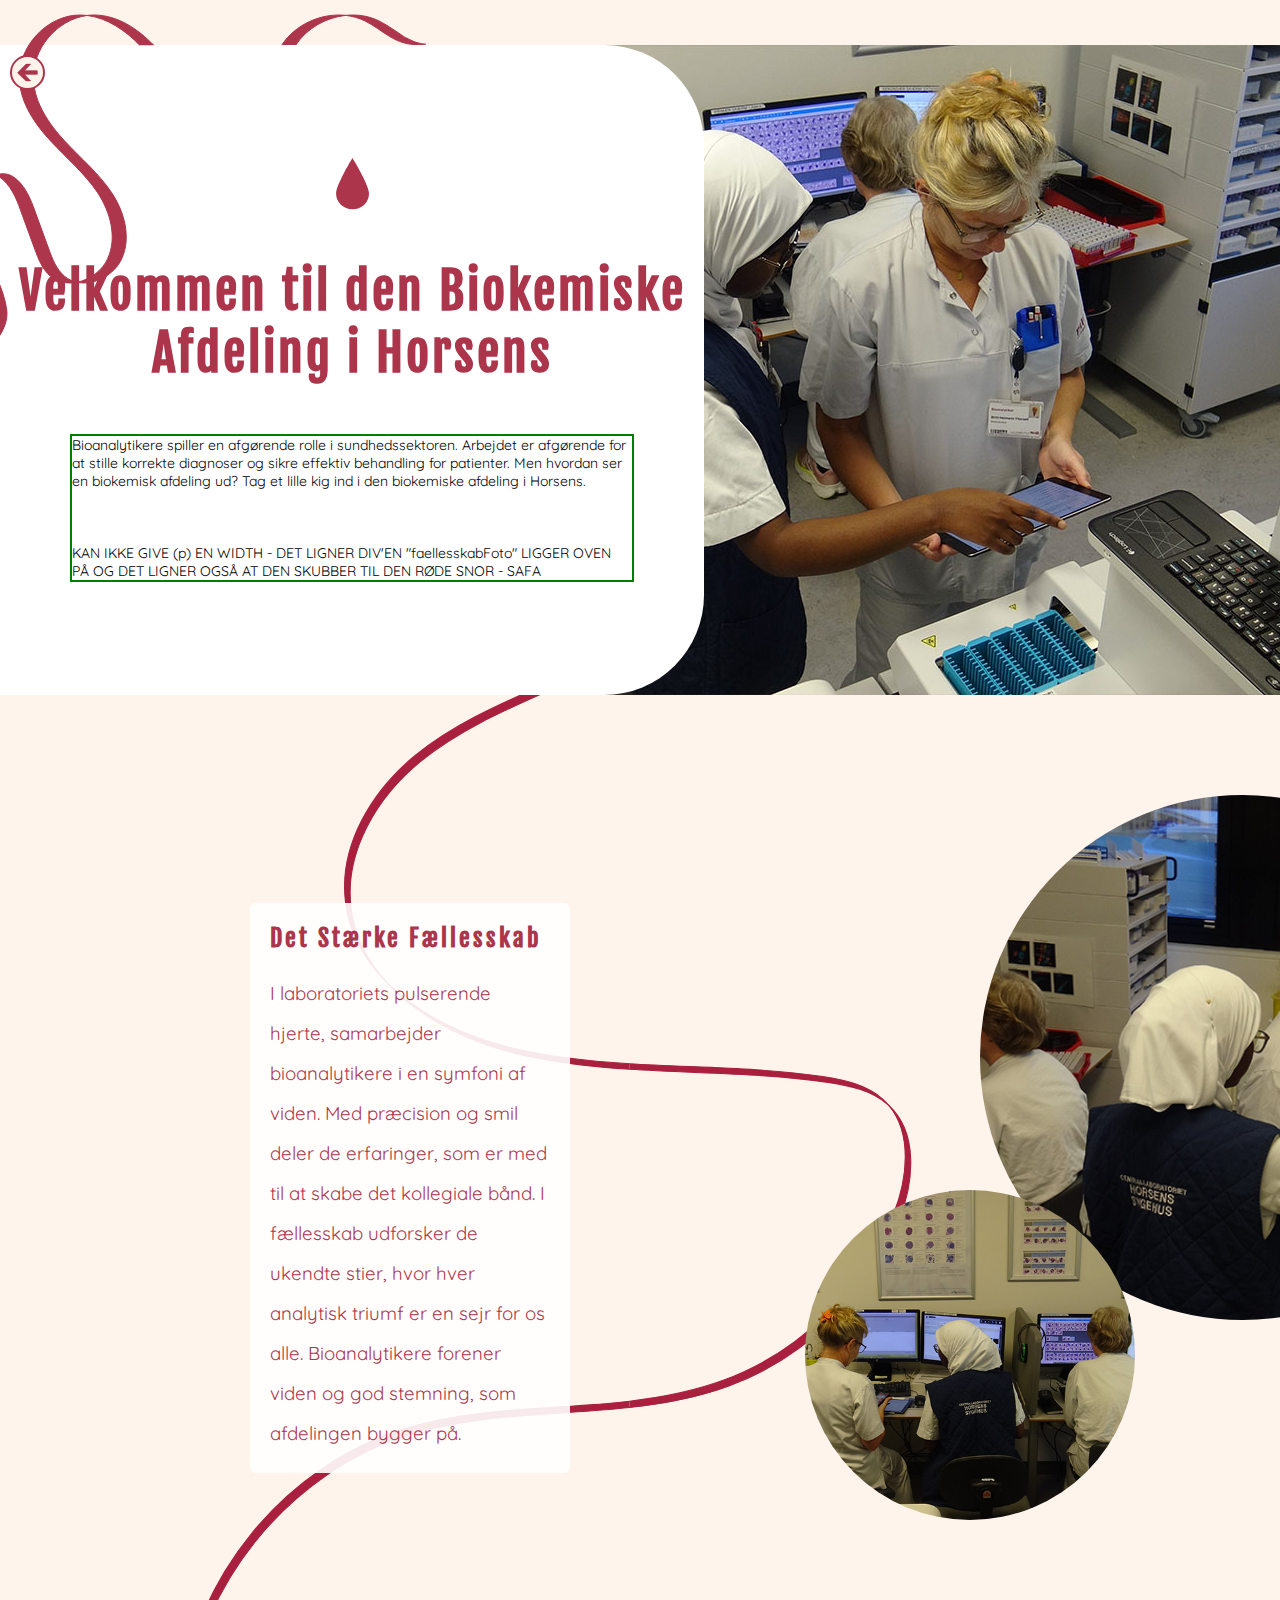
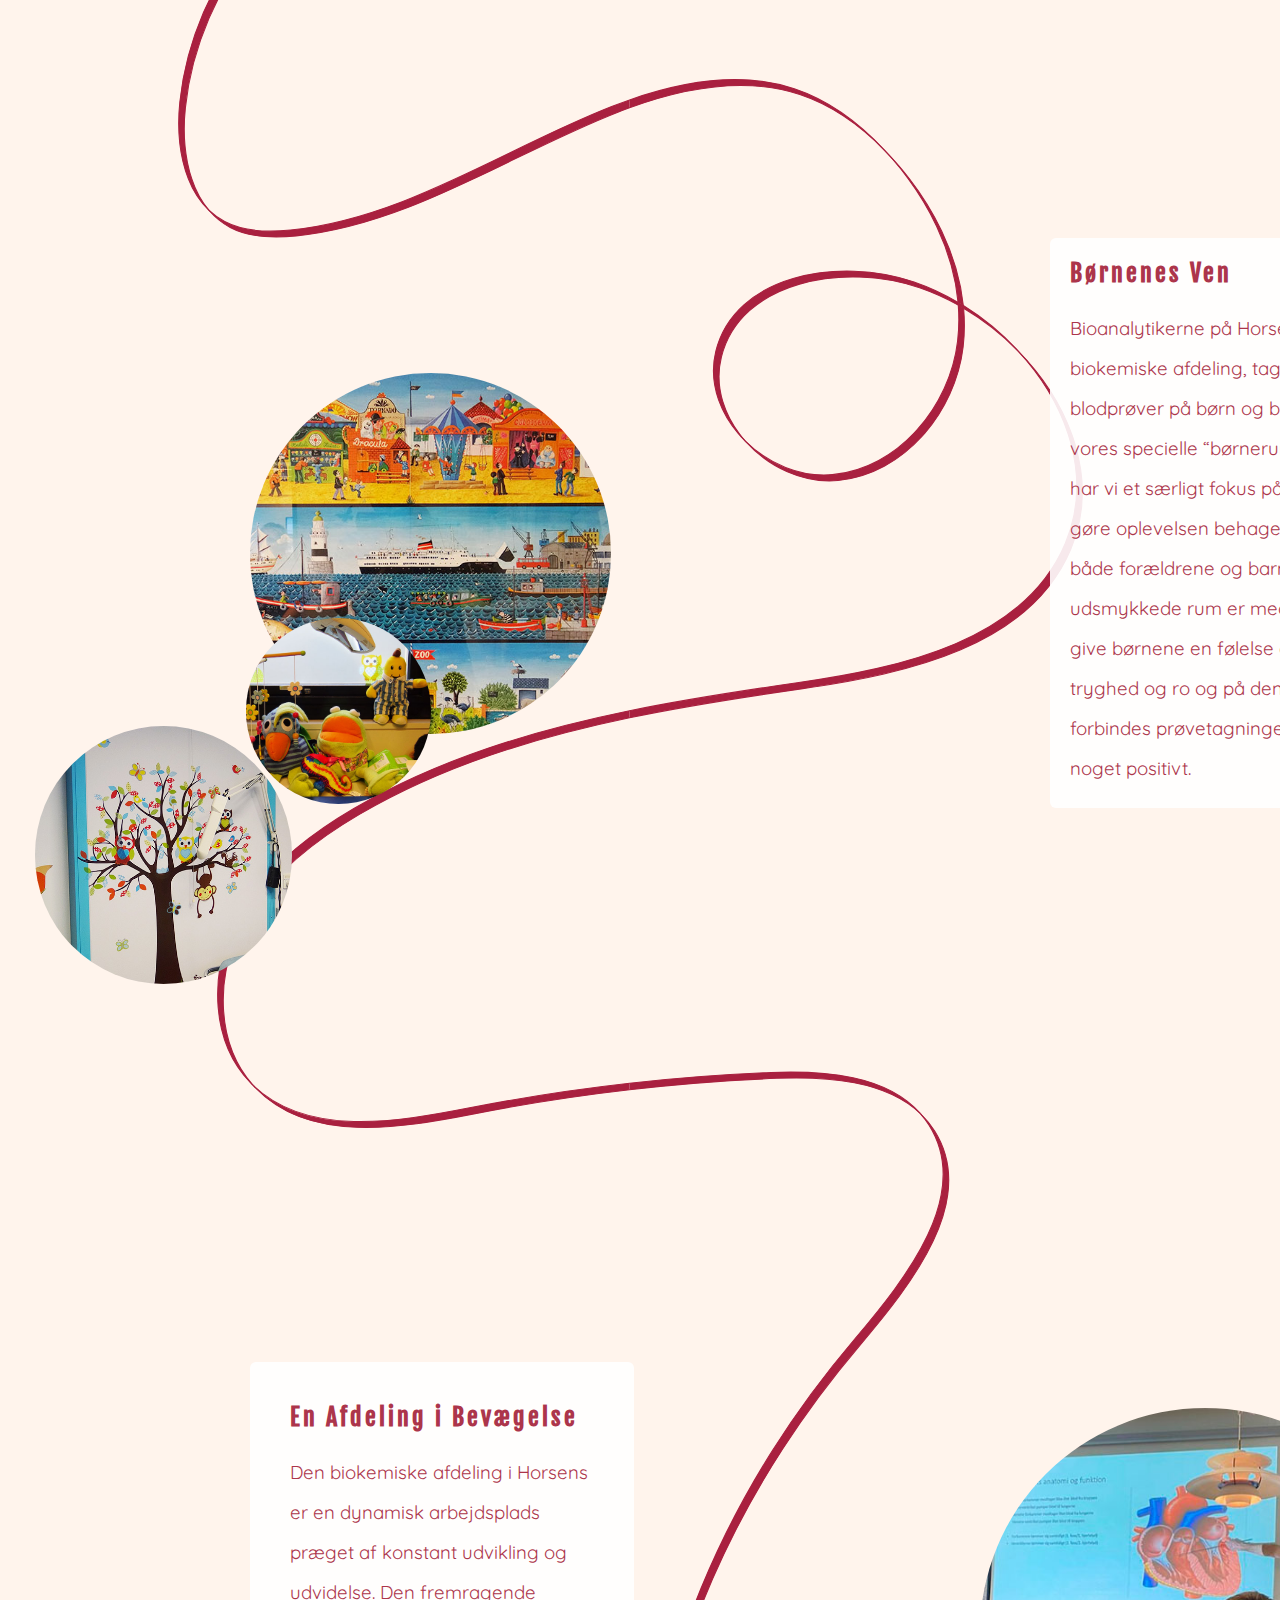
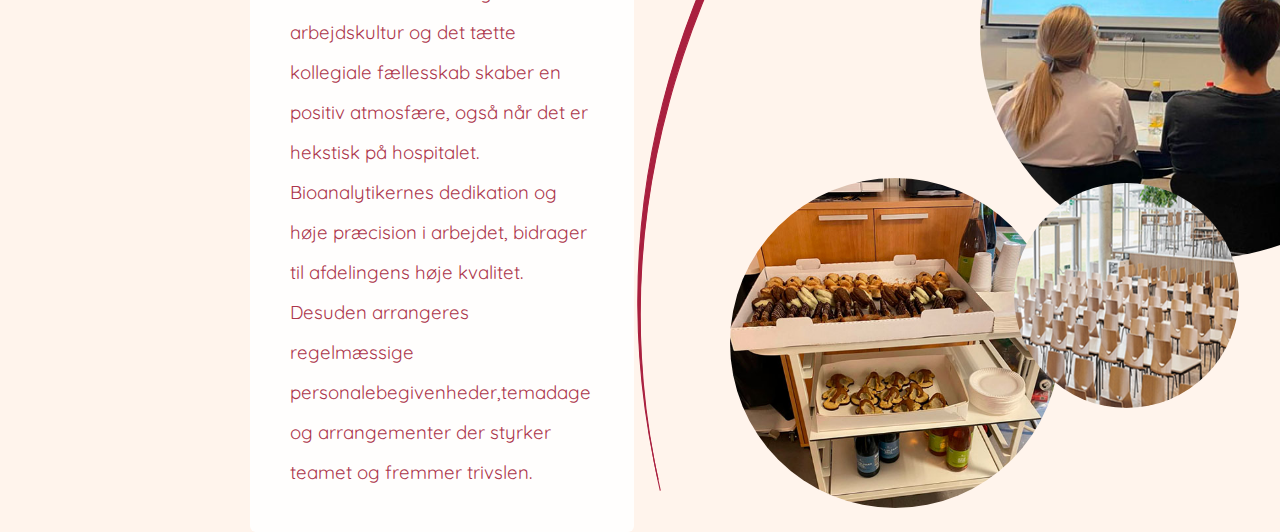
==== commit 17fd4159: "a" ====
--- a/arbejdsplads.html
+++ b/arbejdsplads.html
@@ -71,9 +71,9 @@
 
         <!-- FÆLLESSKAB -->
         <div class="faellesskabFoto">
-        <img src="media/img/store_runde_billede.jpg" id="storesFotoFaellesskab" alt="INDSÆT BILLEDE">
-        <img src="media/img/mellem_runde_billede.jpg" id="mellemFotoFaellesskab" alt="INDSÆT BILLEDE">
-        <img src="media/img/lille_runde_billede.jpg" id="lilleFotoFaellesskab" alt="INDSÆT BILLEDE">
+            <img src="media/img/store_runde_billede.jpg" id="storesFotoFaellesskab" alt="INDSÆT BILLEDE">
+            <img src="media/img/mellem_runde_billede.jpg" id="mellemFotoFaellesskab" alt="INDSÆT BILLEDE">
+            <img src="media/img/lille_runde_billede.jpg" id="lilleFotoFaellesskab" alt="INDSÆT BILLEDE">
         </div>
 
         <div class="faellesskabText">
@@ -86,14 +86,14 @@
             <img src="media/img/mellem_runde_boerne_billede.jpg" id="storesFotoBoern" alt="INDSÆT BILLEDE">
             <img src="media/img/store_runde_boerne_billede.jpg" id="mellemFotoBoern" alt="INDSÆT BILLEDE">
             <img src="media/img/lille_runde_boerne_billede.jpg" id="lilleFotoBoern" alt="INDSÆT BILLEDE">
-            </div>
+        </div>
 
 
-            <div class="boernText">
-                <h2>Børnenes Ven</h2>
-                <p>Bioanalytikerne på Horsens biokemiske afdeling, tager også blodprøver på børn og babyer i vores specielle “børnerum”. Her har vi et særligt fokus på at gøre oplevelsen behagelig for både forældrene og barnet. 
-                Det udsmykkede rum er med til at give børnene en følelse af tryghed og ro  og på den måde forbindes prøvetagningen med noget positivt. </p>
-            </div>
+        <div class="boernText">
+            <h2>Børnenes Ven</h2>
+            <p>Bioanalytikerne på Horsens biokemiske afdeling, tager også blodprøver på børn og babyer i vores specielle “børnerum”. Her har vi et særligt fokus på at gøre oplevelsen behagelig for både forældrene og barnet. 
+            Det udsmykkede rum er med til at give børnene en følelse af tryghed og ro  og på den måde forbindes prøvetagningen med noget positivt. </p>
+        </div>
 
 
 
--- a/style.css
+++ b/style.css
@@ -111,12 +111,13 @@
 #storKurve{
     position: absolute;
     top: 0;
+    left:0;
     margin-top: 14px ;
 }
 #lilleKurve{
     position: absolute;
     bottom: 0px;
-    left:596px;
+    left:616px;
 }
 #startBoxKnapper{
     width: 80%;
@@ -145,14 +146,15 @@
 #baggrundsKurve{
     width: 100%;
     /* margin-top: 500px; */
-    height: 3365px;
+    height: 3300px;
     background-image: url(media/img/string_1.svg);
     background-position: center;
     background-repeat: no-repeat;
     background-size: cover;
 }
 section{
-    margin-top: 500px;
+    display: none;
+    margin-top: 100px;
     position: relative;
     z-index: 10;
     background-color: white;
@@ -167,6 +169,9 @@
 }
 section div{
     width:50%
+}
+#testhøjde{
+    height: 1000px;
 }
 
 
@@ -193,7 +198,10 @@
     background-position: center;
     background-size: cover;
 }
-
+main{
+    position: relative;
+    z-index: -10;
+}
 
 
 
@@ -320,7 +328,6 @@
 }
 
 .boernText p{
-  
     font-size: 14pt;
     line-height: 40px;
     color:#AC354B;
